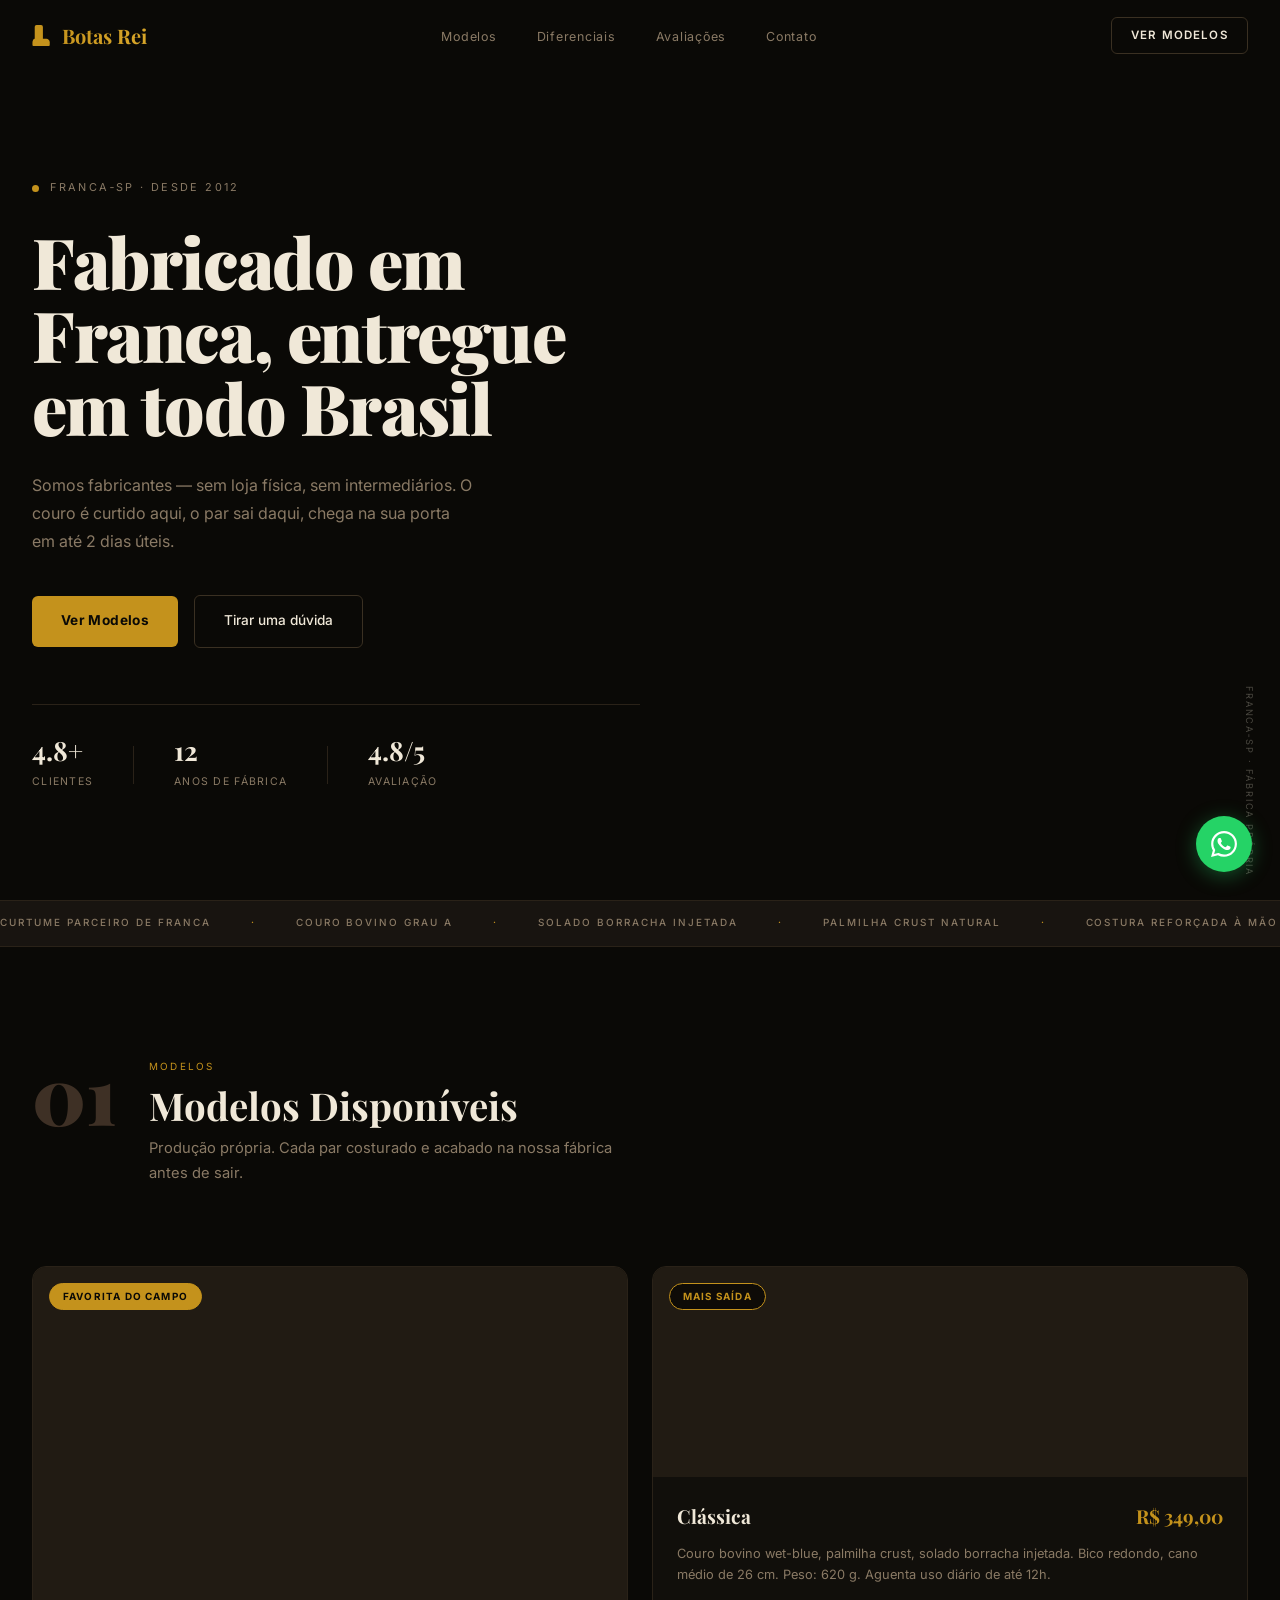
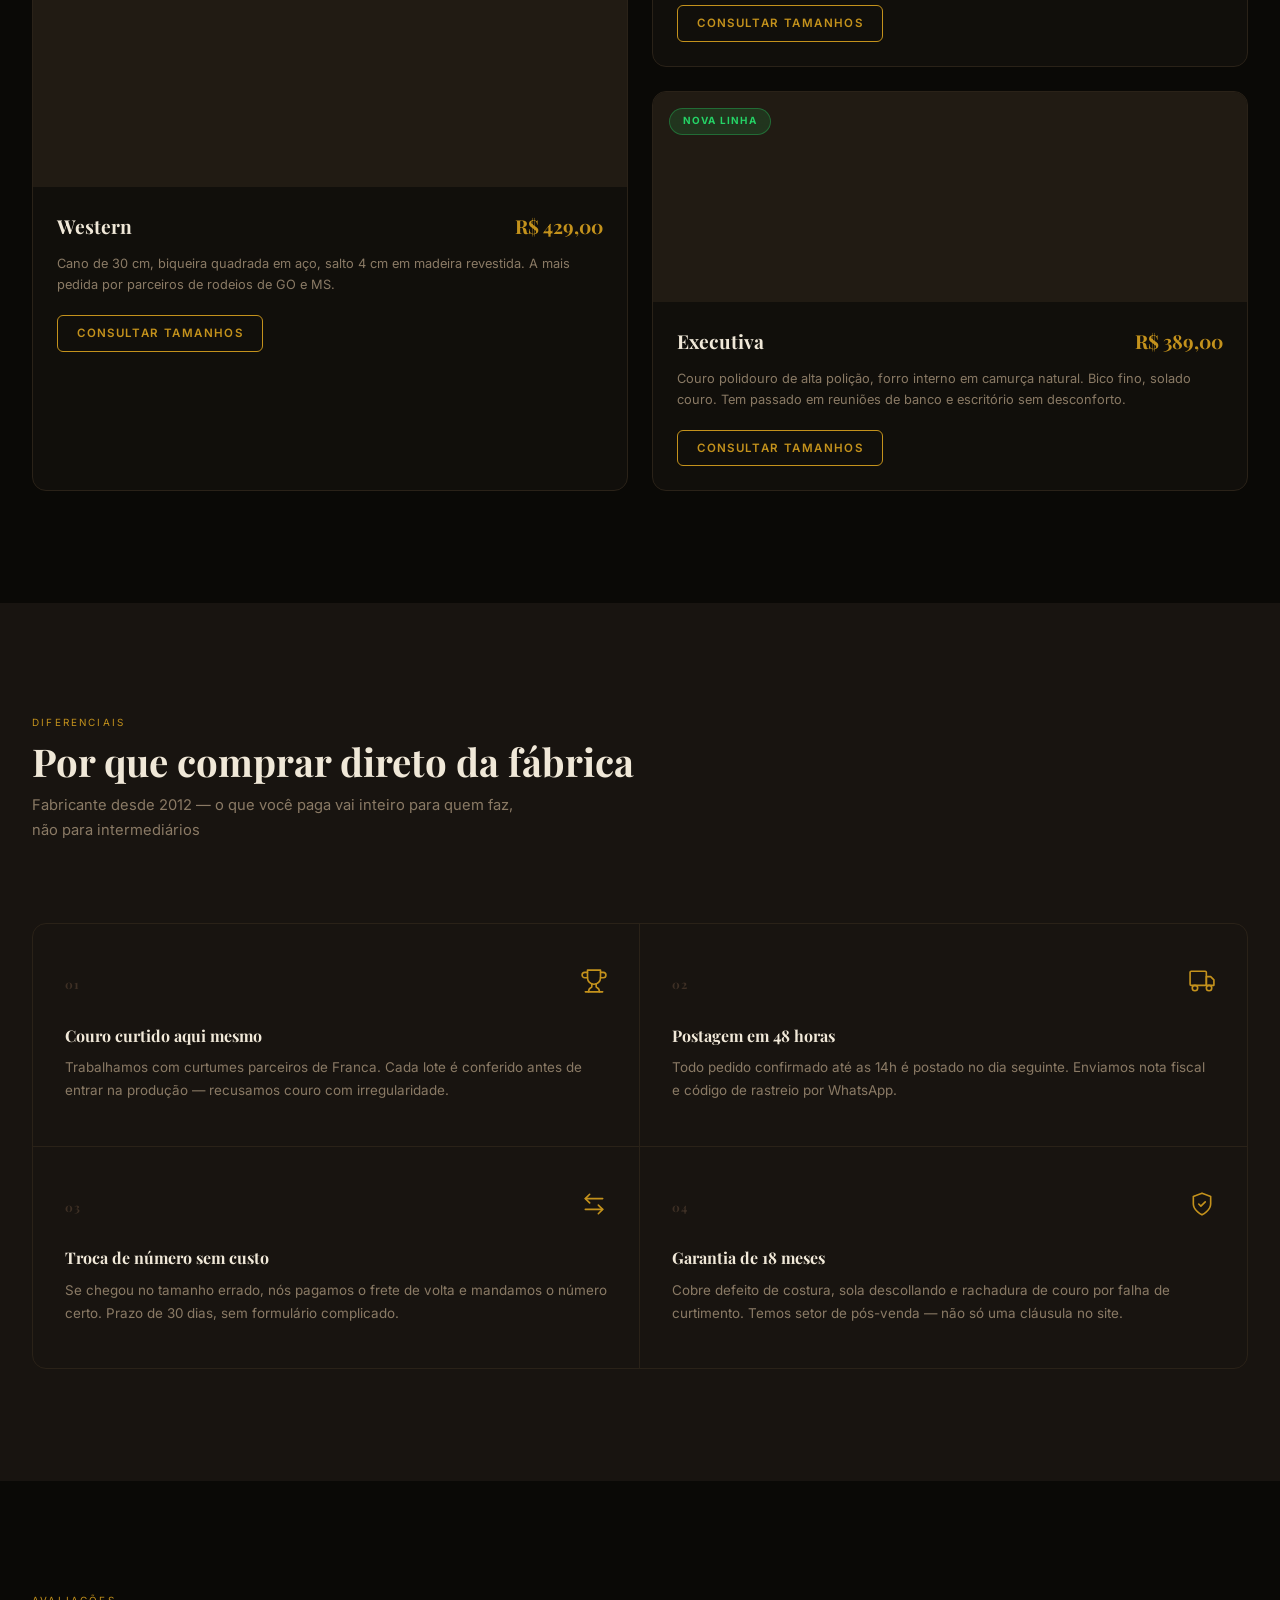
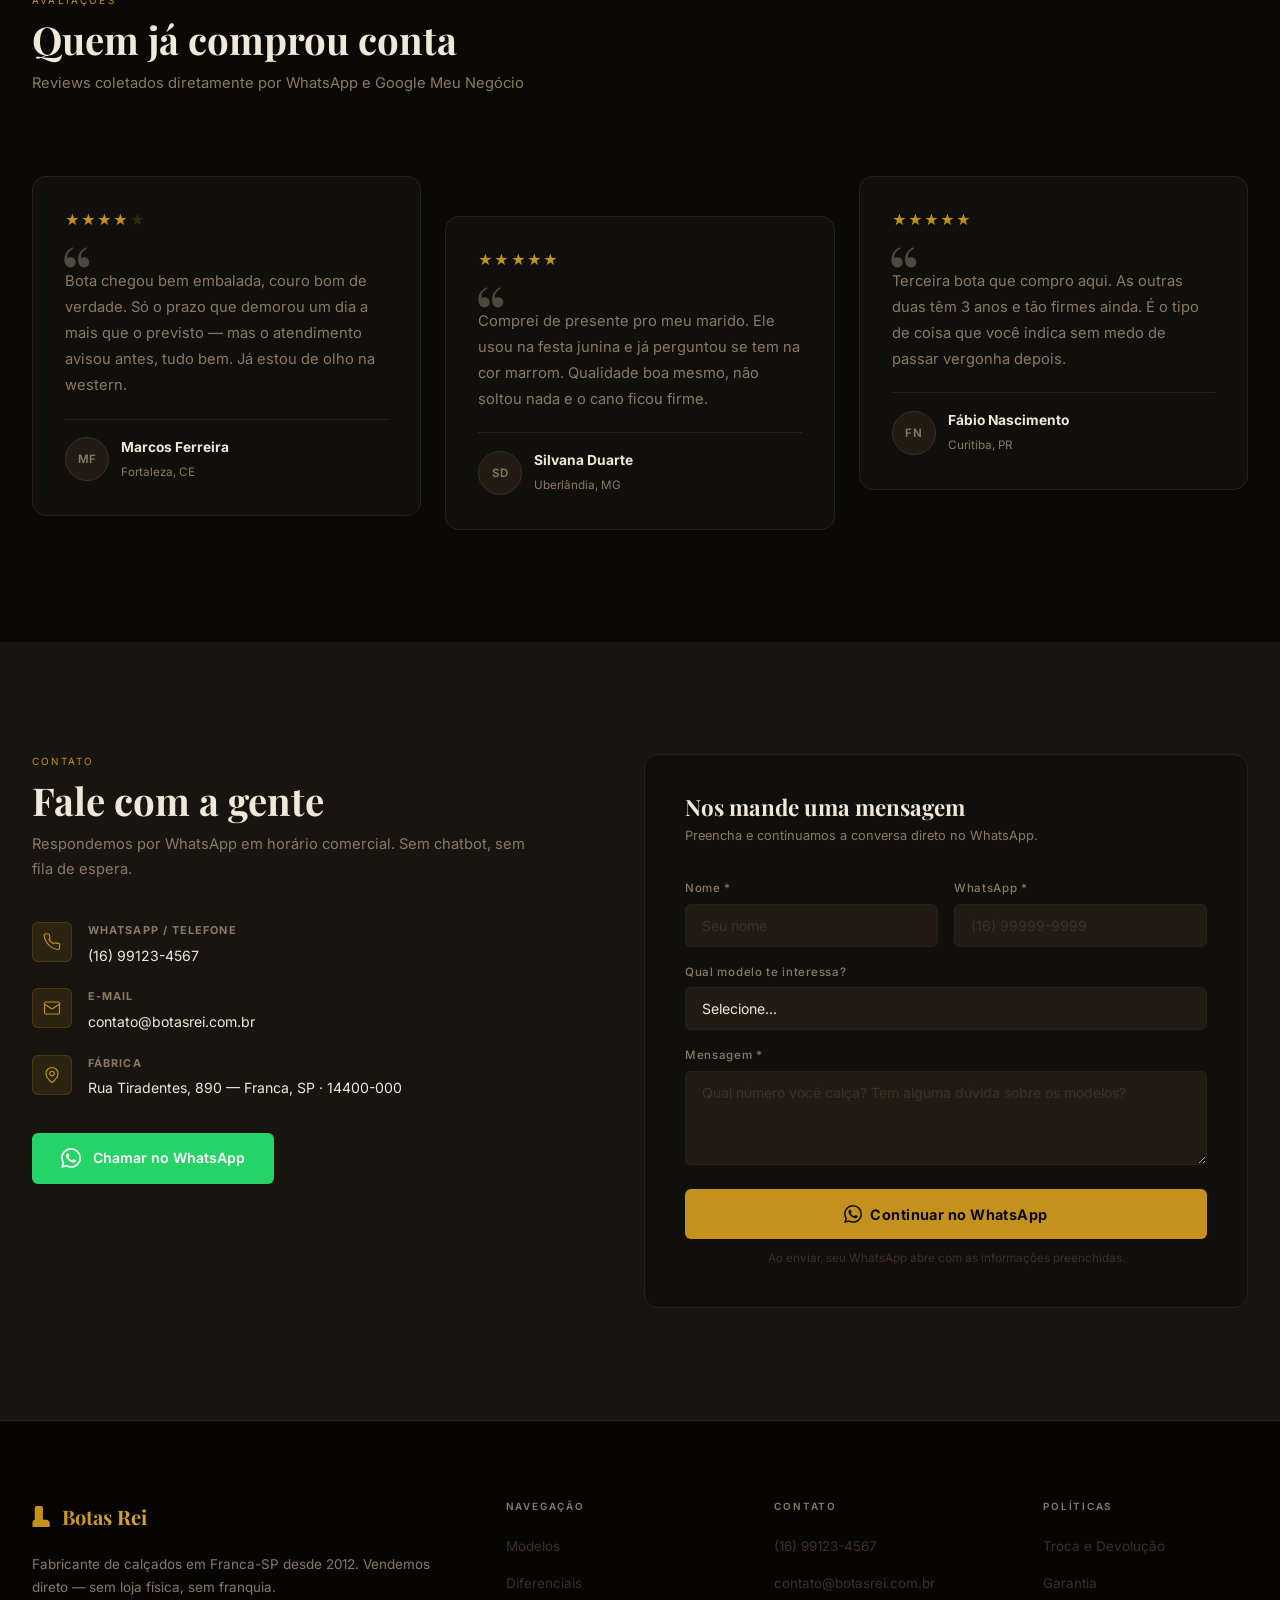
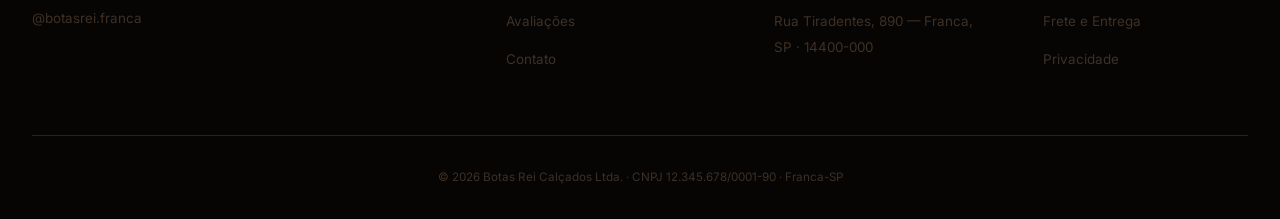
==== index.html @ 860b6b9a "feat: landing page Botas Rei Landing page estática para loja de botas fabricadas em Franca-SP. Stack" ====
<!DOCTYPE html>
<html lang="pt-BR">
<head>
  <meta charset="UTF-8" />
  <meta name="viewport" content="width=device-width, initial-scale=1.0" />
  <meta name="description" content="Botas Rei — Fabricante de botas em Franca-SP desde 2012. Vendemos direto da fábrica. Entrega em 2 dias úteis, troca de numeração grátis." />
  <title data-content="store.name">Botas Rei</title>
  <link rel="preconnect" href="https://fonts.googleapis.com" />
  <link rel="preconnect" href="https://fonts.gstatic.com" crossorigin />
  <link href="https://fonts.googleapis.com/css2?family=Playfair+Display:ital,wght@0,400;0,700;0,900;1,400;1,700&family=Inter:wght@300;400;500;600&display=swap" rel="stylesheet" />
  <link rel="stylesheet" href="css/styles.css" />
</head>
<body>

  <!-- NAVBAR -->
  <nav id="navbar">
    <div class="nav-container">
      <a href="#hero" class="nav-logo">
        <svg class="logo-svg" viewBox="0 0 22 26" fill="var(--accent)" aria-hidden="true">
          <rect x="3" y="1" width="9" height="17" rx="2"/>
          <path d="M3 16h13c1.5 0 3.5 1.5 3.5 3.5V23a1 1 0 0 1-1 1H1.5a1 1 0 0 1-1-1v-2.5C.5 18 1.5 16 3 16z"/>
        </svg>
        <span class="logo-text" data-content="store.name">Botas Rei</span>
      </a>
      <ul class="nav-links">
        <li><a href="#colecoes">Modelos</a></li>
        <li><a href="#servicos">Diferenciais</a></li>
        <li><a href="#depoimentos">Avaliações</a></li>
        <li><a href="#contato">Contato</a></li>
      </ul>
      <div class="nav-actions">
        <a href="#colecoes" class="btn-nav-cta">Ver Modelos</a>
        <button class="nav-hamburger" aria-label="Menu" id="hamburger" aria-expanded="false">
          <span></span><span></span><span></span>
        </button>
      </div>
    </div>
    <div class="nav-mobile" id="mobile-menu">
      <ul>
        <li><a href="#colecoes">Modelos</a></li>
        <li><a href="#servicos">Diferenciais</a></li>
        <li><a href="#depoimentos">Avaliações</a></li>
        <li><a href="#contato">Contato</a></li>
      </ul>
    </div>
  </nav>

  <!-- HERO -->
  <section id="hero">
    <div class="hero-inner">

      <div class="hero-content">
        <p class="hero-eyebrow animate-fade-up">
          <span class="eyebrow-pulse"></span>
          Franca&#8209;SP · Desde 2012
        </p>
        <h1 class="hero-title animate-fade-up delay-1" data-content="hero.title">
          Fabricado em<br /><em>Franca,</em><br />entregue em<br />todo Brasil
        </h1>
        <p class="hero-subtitle animate-fade-up delay-2" data-content="hero.subtitle">
          Somos fabricantes — sem loja física, sem intermediários. O couro é curtido aqui, o par sai daqui, chega na sua porta em até 2 dias úteis.
        </p>
        <div class="hero-ctas animate-fade-up delay-3">
          <a href="#colecoes" class="btn-primary" data-content="hero.cta_primary">Ver Modelos</a>
          <a href="#" class="btn-outline" id="hero-whatsapp" data-content="hero.cta_secondary">
            <svg xmlns="http://www.w3.org/2000/svg" width="18" height="18" viewBox="0 0 24 24" fill="currentColor" aria-hidden="true"><path d="M17.472 14.382c-.297-.149-1.758-.867-2.03-.967-.273-.099-.471-.148-.67.15-.197.297-.767.966-.94 1.164-.173.199-.347.223-.644.075-.297-.15-1.255-.463-2.39-1.475-.883-.788-1.48-1.761-1.653-2.059-.173-.297-.018-.458.13-.606.134-.133.298-.347.446-.52.149-.174.198-.298.298-.497.099-.198.05-.371-.025-.52-.075-.149-.669-1.612-.916-2.207-.242-.579-.487-.5-.669-.51-.173-.008-.371-.01-.57-.01-.198 0-.52.074-.792.372-.272.297-1.04 1.016-1.04 2.479 0 1.462 1.065 2.875 1.213 3.074.149.198 2.096 3.2 5.077 4.487.709.306 1.262.489 1.694.625.712.227 1.36.195 1.871.118.571-.085 1.758-.719 2.006-1.413.248-.694.248-1.289.173-1.413-.074-.124-.272-.198-.57-.347m-5.421 7.403h-.004a9.87 9.87 0 01-5.031-1.378l-.361-.214-3.741.982.998-3.648-.235-.374a9.86 9.86 0 01-1.51-5.26c.001-5.45 4.436-9.884 9.888-9.884 2.64 0 5.122 1.03 6.988 2.898a9.825 9.825 0 012.893 6.994c-.003 5.45-4.437 9.884-9.885 9.884m8.413-18.297A11.815 11.815 0 0012.05 0C5.495 0 .16 5.335.157 11.892c0 2.096.547 4.142 1.588 5.945L.057 24l6.305-1.654a11.882 11.882 0 005.683 1.448h.005c6.554 0 11.89-5.335 11.893-11.893a11.821 11.821 0 00-3.48-8.413z"/></svg>
            Tirar uma dúvida
          </a>
        </div>
        <div class="hero-stats animate-fade-up delay-4">
          <div class="hstat">
            <strong class="stat-counter" data-content="stats.clientes">4.800+</strong>
            <span>clientes</span>
          </div>
          <div class="hstat-sep"></div>
          <div class="hstat">
            <strong class="stat-counter" data-content="stats.anos">12</strong>
            <span>anos de fábrica</span>
          </div>
          <div class="hstat-sep"></div>
          <div class="hstat">
            <strong class="stat-counter" data-content="stats.avaliacao">4.8/5</strong>
            <span>avaliação</span>
          </div>
        </div>
      </div>

      <div class="hero-image animate-fade-left delay-1">
        <div class="hero-img-inner">
          <img src="https://images.unsplash.com/photo-1605812860427-4024433a70fd?w=800&h=1000&fit=crop&q=90"
               alt="Bota de couro — Botas Rei, Franca-SP"
               id="hero-img"
               onerror="this.onerror=null; this.style.display='none';" />
          <div class="hero-img-caption">Franca&#8209;SP · fábrica própria</div>
        </div>
      </div>

    </div>
  </section>

  <!-- MARQUEE -->
  <div class="marquee-strip" aria-hidden="true">
    <div class="marquee-track">
      <span>CURTUME PARCEIRO DE FRANCA</span><span class="m-sep">·</span>
      <span>COURO BOVINO GRAU A</span><span class="m-sep">·</span>
      <span>SOLADO BORRACHA INJETADA</span><span class="m-sep">·</span>
      <span>PALMILHA CRUST NATURAL</span><span class="m-sep">·</span>
      <span>COSTURA REFORÇADA À MÃO</span><span class="m-sep">·</span>
      <span>BIQUEIRA EM AÇO CERTIFICADA</span><span class="m-sep">·</span>
      <span>ENTREGA JADLOG E CORREIOS</span><span class="m-sep">·</span>
      <span>4.800+ PARES ENTREGUES</span><span class="m-sep">·</span>
      <span>CURTUME PARCEIRO DE FRANCA</span><span class="m-sep">·</span>
      <span>COURO BOVINO GRAU A</span><span class="m-sep">·</span>
      <span>SOLADO BORRACHA INJETADA</span><span class="m-sep">·</span>
      <span>PALMILHA CRUST NATURAL</span><span class="m-sep">·</span>
      <span>COSTURA REFORÇADA À MÃO</span><span class="m-sep">·</span>
      <span>BIQUEIRA EM AÇO CERTIFICADA</span><span class="m-sep">·</span>
      <span>ENTREGA JADLOG E CORREIOS</span><span class="m-sep">·</span>
      <span>4.800+ PARES ENTREGUES</span><span class="m-sep">·</span>
    </div>
  </div>

  <!-- PRODUCTS -->
  <section id="colecoes" class="section">
    <div class="section-container">
      <header class="section-head reveal">
        <span class="section-num" aria-hidden="true">01</span>
        <div>
          <span class="section-label">Modelos</span>
          <h2 data-content="collections.title">Modelos Disponíveis</h2>
          <p class="section-sub" data-content="collections.subtitle">Produção própria. Cada par costurado e acabado na nossa fábrica antes de sair.</p>
        </div>
      </header>

      <div class="products-grid">

        <!-- Featured -->
        <div class="product-card product-featured reveal">
          <div class="product-img-wrap">
            <span class="product-badge featured-badge" data-content="collections.items.1.badge">Favorita do campo</span>
            <img src="https://images.unsplash.com/photo-1525814230241-7f78c608c54c?w=700&h=680&fit=crop&q=88"
                 alt="Bota Western — cano 30 cm, biqueira em aço, salto madeira 4 cm"
                 onerror="this.onerror=null; this.style.display='none'; this.parentElement.classList.add('img-fallback')" />
          </div>
          <div class="product-info">
            <div class="product-meta">
              <h3 data-content="collections.items.1.name">Western</h3>
              <strong class="product-price" data-content="collections.items.1.price">R$ 429,00</strong>
            </div>
            <p data-content="collections.items.1.description">Cano de 30 cm, biqueira quadrada em aço, salto 4 cm em madeira revestida. A mais pedida por parceiros de rodeios de GO e MS.</p>
            <a href="#" class="btn-product" data-product="Western" data-content="collections.items.1.cta">Consultar tamanhos</a>
          </div>
        </div>

        <!-- Aside column -->
        <div class="products-col">
          <div class="product-card reveal" data-delay="100">
            <div class="product-img-wrap">
              <span class="product-badge" data-content="collections.items.0.badge">Mais saída</span>
              <img src="https://images.unsplash.com/photo-1608256246200-53e635b5b65f?w=600&h=320&fit=crop&q=85"
                   alt="Bota Clássica — couro bovino wet-blue, cano médio 26 cm"
                   onerror="this.onerror=null; this.style.display='none'; this.parentElement.classList.add('img-fallback')" />
            </div>
            <div class="product-info">
              <div class="product-meta">
                <h3 data-content="collections.items.0.name">Clássica</h3>
                <strong class="product-price" data-content="collections.items.0.price">R$ 349,00</strong>
              </div>
              <p data-content="collections.items.0.description">Couro bovino wet-blue, palmilha crust, solado borracha injetada. Bico redondo, cano médio de 26 cm. Peso: 620 g. Aguenta uso diário de até 12h.</p>
              <a href="#" class="btn-product" data-product="Clássica" data-content="collections.items.0.cta">Consultar tamanhos</a>
            </div>
          </div>

          <div class="product-card reveal" data-delay="200">
            <div class="product-img-wrap">
              <span class="product-badge badge-new" data-content="collections.items.2.badge">Nova linha</span>
              <img src="https://images.unsplash.com/photo-1777987601677-3059be0e1388?w=600&h=320&fit=crop&q=85"
                   alt="Bota Executiva — couro polidouro, forro camurça, bico fino"
                   onerror="this.onerror=null; this.style.display='none'; this.parentElement.classList.add('img-fallback')" />
            </div>
            <div class="product-info">
              <div class="product-meta">
                <h3 data-content="collections.items.2.name">Executiva</h3>
                <strong class="product-price" data-content="collections.items.2.price">R$ 389,00</strong>
              </div>
              <p data-content="collections.items.2.description">Couro polidouro de alta polição, forro interno em camurça natural. Bico fino, solado couro. Tem passado em reuniões de banco e escritório sem desconforto.</p>
              <a href="#" class="btn-product" data-product="Executiva" data-content="collections.items.2.cta">Consultar tamanhos</a>
            </div>
          </div>
        </div>

      </div>
    </div>
  </section>

  <!-- SERVICES -->
  <section id="servicos" class="section section-alt">
    <div class="section-container">
      <header class="section-head reveal">
        <div>
          <span class="section-label">Diferenciais</span>
          <h2 data-content="services.title">Por que comprar direto da fábrica</h2>
          <p class="section-sub" data-content="services.subtitle">Fabricante desde 2012 — o que você paga vai inteiro para quem faz, não para intermediários</p>
        </div>
      </header>
      <div class="services-grid">

        <div class="service-item reveal" data-delay="0">
          <div class="service-item-top">
            <span class="service-item-num">01</span>
            <div class="service-icon">
              <svg viewBox="0 0 24 24" fill="none" stroke="currentColor" stroke-width="1.5" stroke-linecap="round" stroke-linejoin="round" aria-hidden="true"><path d="M6 9H3.5a2.5 2.5 0 0 1 0-5H6"/><path d="M18 9h2.5a2.5 2.5 0 0 0 0-5H18"/><path d="M4 22h16"/><path d="M10 14.66V17c0 .55-.47.98-.97 1.21C7.85 18.75 7 20.24 7 22"/><path d="M14 14.66V17c0 .55.47.98.97 1.21C16.15 18.75 17 20.24 17 22"/><path d="M18 2H6v7a6 6 0 0 0 12 0V2Z"/></svg>
            </div>
          </div>
          <h3 data-content="services.items.0.title">Couro curtido aqui mesmo</h3>
          <p data-content="services.items.0.description">Trabalhamos com curtumes parceiros de Franca. Cada lote é conferido antes de entrar na produção — recusamos couro com irregularidade.</p>
        </div>

        <div class="service-item reveal" data-delay="100">
          <div class="service-item-top">
            <span class="service-item-num">02</span>
            <div class="service-icon">
              <svg viewBox="0 0 24 24" fill="none" stroke="currentColor" stroke-width="1.5" stroke-linecap="round" stroke-linejoin="round" aria-hidden="true"><rect x="1" y="3" width="15" height="13" rx="1"/><path d="M16 8h4l3 3v5h-7V8Z"/><circle cx="5.5" cy="18.5" r="2.5"/><circle cx="18.5" cy="18.5" r="2.5"/></svg>
            </div>
          </div>
          <h3 data-content="services.items.1.title">Postagem em 48 horas</h3>
          <p data-content="services.items.1.description">Todo pedido confirmado até as 14h é postado no dia seguinte. Enviamos nota fiscal e código de rastreio por WhatsApp.</p>
        </div>

        <div class="service-item reveal" data-delay="200">
          <div class="service-item-top">
            <span class="service-item-num">03</span>
            <div class="service-icon">
              <svg viewBox="0 0 24 24" fill="none" stroke="currentColor" stroke-width="1.5" stroke-linecap="round" stroke-linejoin="round" aria-hidden="true"><path d="M8 3 4 7l4 4"/><path d="M4 7h16"/><path d="m16 21 4-4-4-4"/><path d="M20 17H4"/></svg>
            </div>
          </div>
          <h3 data-content="services.items.2.title">Troca de número sem custo</h3>
          <p data-content="services.items.2.description">Se chegou no tamanho errado, nós pagamos o frete de volta e mandamos o número certo. Prazo de 30 dias, sem formulário complicado.</p>
        </div>

        <div class="service-item reveal" data-delay="300">
          <div class="service-item-top">
            <span class="service-item-num">04</span>
            <div class="service-icon">
              <svg viewBox="0 0 24 24" fill="none" stroke="currentColor" stroke-width="1.5" stroke-linecap="round" stroke-linejoin="round" aria-hidden="true"><path d="M12 22s8-4 8-10V5l-8-3-8 3v7c0 6 8 10 8 10z"/><path d="m9 12 2 2 4-4"/></svg>
            </div>
          </div>
          <h3 data-content="services.items.3.title">Garantia de 18 meses</h3>
          <p data-content="services.items.3.description">Cobre defeito de costura, sola descolando e rachadura de couro por falha de curtimento. Temos setor de pós-venda — não só uma cláusula no site.</p>
        </div>

      </div>
    </div>
  </section>

  <!-- TESTIMONIALS -->
  <section id="depoimentos" class="section">
    <div class="section-container">
      <header class="section-head reveal">
        <div>
          <span class="section-label">Avaliações</span>
          <h2 data-content="testimonials.title">Quem já comprou conta</h2>
          <p class="section-sub" data-content="testimonials.subtitle">Reviews coletados diretamente por WhatsApp e Google Meu Negócio</p>
        </div>
      </header>
      <div class="testimonials-grid">

        <div class="testimonial-card reveal" data-delay="0">
          <div class="t-stars" aria-label="4 de 5 estrelas">★★★★<span class="star-empty">★</span></div>
          <blockquote class="t-text" data-content="testimonials.items.0.text">
            "Bota chegou bem embalada, couro bom de verdade. Só o prazo que demorou um dia a mais que o previsto — mas o atendimento avisou antes, tudo bem. Já estou de olho na western."
          </blockquote>
          <div class="t-author">
            <div class="t-avatar-initials" aria-hidden="true">MF</div>
            <div>
              <strong data-content="testimonials.items.0.name">Marcos Ferreira</strong>
              <span data-content="testimonials.items.0.role">Fortaleza, CE</span>
            </div>
          </div>
        </div>

        <div class="testimonial-card t-offset reveal" data-delay="150">
          <div class="t-stars" aria-label="5 de 5 estrelas">★★★★★</div>
          <blockquote class="t-text" data-content="testimonials.items.1.text">
            "Comprei de presente pro meu marido. Ele usou na festa junina e já perguntou se tem na cor marrom. Qualidade boa mesmo, não soltou nada e o cano ficou firme."
          </blockquote>
          <div class="t-author">
            <div class="t-avatar-initials" aria-hidden="true">SD</div>
            <div>
              <strong data-content="testimonials.items.1.name">Silvana Duarte</strong>
              <span data-content="testimonials.items.1.role">Uberlândia, MG</span>
            </div>
          </div>
        </div>

        <div class="testimonial-card reveal" data-delay="300">
          <div class="t-stars" aria-label="5 de 5 estrelas">★★★★★</div>
          <blockquote class="t-text" data-content="testimonials.items.2.text">
            "Terceira bota que compro aqui. As outras duas têm 3 anos e tão firmes ainda. É o tipo de coisa que você indica sem medo de passar vergonha depois."
          </blockquote>
          <div class="t-author">
            <div class="t-avatar-initials" aria-hidden="true">FN</div>
            <div>
              <strong data-content="testimonials.items.2.name">Fábio Nascimento</strong>
              <span data-content="testimonials.items.2.role">Curitiba, PR</span>
            </div>
          </div>
        </div>

      </div>
    </div>
  </section>

  <!-- CONTACT -->
  <section id="contato" class="section section-alt">
    <div class="section-container">
      <div class="contact-grid">

        <div class="contact-info reveal">
          <span class="section-label">Contato</span>
          <h2 data-content="contact.title">Fale com a gente</h2>
          <p class="contact-lead" data-content="contact.subtitle">Respondemos por WhatsApp em horário comercial. Sem chatbot, sem fila de espera.</p>
          <div class="contact-details">
            <div class="contact-item">
              <div class="contact-icon">
                <svg viewBox="0 0 24 24" aria-hidden="true"><path d="M22 16.92v3a2 2 0 0 1-2.18 2 19.79 19.79 0 0 1-8.63-3.07A19.5 19.5 0 0 1 4.69 12 19.79 19.79 0 0 1 1.57 3.47 2 2 0 0 1 3.54 1h3a2 2 0 0 1 2 1.72c.127.96.361 1.903.7 2.81a2 2 0 0 1-.45 2.11L7.91 8.5a16 16 0 0 0 6 6l.91-.91a2 2 0 0 1 2.11-.45c.907.339 1.85.573 2.81.7A2 2 0 0 1 22 16.92z"/></svg>
              </div>
              <div>
                <strong>WhatsApp / Telefone</strong>
                <a href="tel:+5516991234567" data-content="store.phone">(16) 99123-4567</a>
              </div>
            </div>
            <div class="contact-item">
              <div class="contact-icon">
                <svg viewBox="0 0 24 24" aria-hidden="true"><rect width="20" height="16" x="2" y="4" rx="2"/><path d="m22 7-8.97 5.7a1.94 1.94 0 0 1-2.06 0L2 7"/></svg>
              </div>
              <div>
                <strong>E-mail</strong>
                <a href="mailto:contato@botasrei.com.br" data-content="store.email">contato@botasrei.com.br</a>
              </div>
            </div>
            <div class="contact-item">
              <div class="contact-icon">
                <svg viewBox="0 0 24 24" aria-hidden="true"><path d="M20 10c0 6-8 12-8 12s-8-6-8-12a8 8 0 0 1 16 0Z"/><circle cx="12" cy="10" r="3"/></svg>
              </div>
              <div>
                <strong>Fábrica</strong>
                <span data-content="store.address">Rua Tiradentes, 890 — Franca, SP · 14400-000</span>
              </div>
            </div>
          </div>
          <a href="#" id="contact-whatsapp" class="btn-whatsapp-cta">
            <svg xmlns="http://www.w3.org/2000/svg" width="20" height="20" viewBox="0 0 24 24" fill="currentColor" aria-hidden="true"><path d="M17.472 14.382c-.297-.149-1.758-.867-2.03-.967-.273-.099-.471-.148-.67.15-.197.297-.767.966-.94 1.164-.173.199-.347.223-.644.075-.297-.15-1.255-.463-2.39-1.475-.883-.788-1.48-1.761-1.653-2.059-.173-.297-.018-.458.13-.606.134-.133.298-.347.446-.52.149-.174.198-.298.298-.497.099-.198.05-.371-.025-.52-.075-.149-.669-1.612-.916-2.207-.242-.579-.487-.5-.669-.51-.173-.008-.371-.01-.57-.01-.198 0-.52.074-.792.372-.272.297-1.04 1.016-1.04 2.479 0 1.462 1.065 2.875 1.213 3.074.149.198 2.096 3.2 5.077 4.487.709.306 1.262.489 1.694.625.712.227 1.36.195 1.871.118.571-.085 1.758-.719 2.006-1.413.248-.694.248-1.289.173-1.413-.074-.124-.272-.198-.57-.347m-5.421 7.403h-.004a9.87 9.87 0 01-5.031-1.378l-.361-.214-3.741.982.998-3.648-.235-.374a9.86 9.86 0 01-1.51-5.26c.001-5.45 4.436-9.884 9.888-9.884 2.64 0 5.122 1.03 6.988 2.898a9.825 9.825 0 012.893 6.994c-.003 5.45-4.437 9.884-9.885 9.884m8.413-18.297A11.815 11.815 0 0012.05 0C5.495 0 .16 5.335.157 11.892c0 2.096.547 4.142 1.588 5.945L.057 24l6.305-1.654a11.882 11.882 0 005.683 1.448h.005c6.554 0 11.89-5.335 11.893-11.893a11.821 11.821 0 00-3.48-8.413z"/></svg>
            Chamar no WhatsApp
          </a>
        </div>

        <div class="contact-form-wrap reveal" data-delay="150">
          <form id="contact-form" novalidate>
            <h3>Nos mande uma mensagem</h3>
            <p class="form-lead">Preencha e continuamos a conversa direto no WhatsApp.</p>
            <div class="form-row">
              <div class="form-group">
                <label for="nome">Nome *</label>
                <input type="text" id="nome" name="nome" placeholder="Seu nome" required autocomplete="given-name" />
              </div>
              <div class="form-group">
                <label for="telefone">WhatsApp *</label>
                <input type="tel" id="telefone" name="telefone" placeholder="(16) 99999-9999" required autocomplete="tel" />
              </div>
            </div>
            <div class="form-group">
              <label for="interesse">Qual modelo te interessa?</label>
              <select id="interesse" name="interesse">
                <option value="">Selecione...</option>
                <option value="Clássica">Bota Clássica — R$ 349</option>
                <option value="Western">Bota Western — R$ 429</option>
                <option value="Executiva">Bota Executiva — R$ 389</option>
                <option value="outro">Outro / Não sei ainda</option>
              </select>
            </div>
            <div class="form-group">
              <label for="mensagem">Mensagem *</label>
              <textarea id="mensagem" name="mensagem" rows="4" placeholder="Qual número você calça? Tem alguma dúvida sobre os modelos?" required></textarea>
            </div>
            <button type="submit" class="btn-primary btn-form-submit" id="form-submit">
              <svg xmlns="http://www.w3.org/2000/svg" width="18" height="18" viewBox="0 0 24 24" fill="currentColor" aria-hidden="true"><path d="M17.472 14.382c-.297-.149-1.758-.867-2.03-.967-.273-.099-.471-.148-.67.15-.197.297-.767.966-.94 1.164-.173.199-.347.223-.644.075-.297-.15-1.255-.463-2.39-1.475-.883-.788-1.48-1.761-1.653-2.059-.173-.297-.018-.458.13-.606.134-.133.298-.347.446-.52.149-.174.198-.298.298-.497.099-.198.05-.371-.025-.52-.075-.149-.669-1.612-.916-2.207-.242-.579-.487-.5-.669-.51-.173-.008-.371-.01-.57-.01-.198 0-.52.074-.792.372-.272.297-1.04 1.016-1.04 2.479 0 1.462 1.065 2.875 1.213 3.074.149.198 2.096 3.2 5.077 4.487.709.306 1.262.489 1.694.625.712.227 1.36.195 1.871.118.571-.085 1.758-.719 2.006-1.413.248-.694.248-1.289.173-1.413-.074-.124-.272-.198-.57-.347m-5.421 7.403h-.004a9.87 9.87 0 01-5.031-1.378l-.361-.214-3.741.982.998-3.648-.235-.374a9.86 9.86 0 01-1.51-5.26c.001-5.45 4.436-9.884 9.888-9.884 2.64 0 5.122 1.03 6.988 2.898a9.825 9.825 0 012.893 6.994c-.003 5.45-4.437 9.884-9.885 9.884m8.413-18.297A11.815 11.815 0 0012.05 0C5.495 0 .16 5.335.157 11.892c0 2.096.547 4.142 1.588 5.945L.057 24l6.305-1.654a11.882 11.882 0 005.683 1.448h.005c6.554 0 11.89-5.335 11.893-11.893a11.821 11.821 0 00-3.48-8.413z"/></svg>
              <span class="btn-text">Continuar no WhatsApp</span>
              <span class="btn-loading" style="display:none">Abrindo WhatsApp…</span>
            </button>
            <p class="form-hint">Ao enviar, seu WhatsApp abre com as informações preenchidas.</p>
            <div class="form-success" id="form-success" style="display:none" data-content="contact.success_message">
              ✅ Abrindo WhatsApp — continue o atendimento por lá.
            </div>
          </form>
        </div>

      </div>
    </div>
  </section>

  <!-- FOOTER -->
  <footer id="footer">
    <div class="footer-container">
      <div class="footer-top">
        <div class="footer-brand">
          <a href="#hero" class="nav-logo">
            <svg class="logo-svg" viewBox="0 0 22 26" fill="var(--accent)" aria-hidden="true">
              <rect x="3" y="1" width="9" height="17" rx="2"/>
              <path d="M3 16h13c1.5 0 3.5 1.5 3.5 3.5V23a1 1 0 0 1-1 1H1.5a1 1 0 0 1-1-1v-2.5C.5 18 1.5 16 3 16z"/>
            </svg>
            <span class="logo-text" data-content="store.name">Botas Rei</span>
          </a>
          <p data-content="footer.description">Fabricante de calçados em Franca-SP desde 2012. Vendemos direto — sem loja física, sem franquia.</p>
          <p class="footer-instagram"><span data-content="store.instagram">@botasrei.franca</span></p>
        </div>
        <div class="footer-nav-group">
          <h5>Navegação</h5>
          <ul>
            <li><a href="#colecoes">Modelos</a></li>
            <li><a href="#servicos">Diferenciais</a></li>
            <li><a href="#depoimentos">Avaliações</a></li>
            <li><a href="#contato">Contato</a></li>
          </ul>
        </div>
        <div class="footer-nav-group">
          <h5>Contato</h5>
          <ul>
            <li><a href="tel:+5516991234567" data-content="store.phone">(16) 99123-4567</a></li>
            <li><a href="mailto:contato@botasrei.com.br" data-content="store.email">contato@botasrei.com.br</a></li>
            <li><span data-content="store.address">Franca-SP · 14400-000</span></li>
          </ul>
        </div>
        <div class="footer-nav-group">
          <h5>Políticas</h5>
          <ul>
            <li><a href="#">Troca e Devolução</a></li>
            <li><a href="#">Garantia</a></li>
            <li><a href="#">Frete e Entrega</a></li>
            <li><a href="#">Privacidade</a></li>
          </ul>
        </div>
      </div>
      <div class="footer-bottom">
        <p data-content="footer.copyright">© 2026 Botas Rei Calçados Ltda. · CNPJ 12.345.678/0001-90 · Franca-SP</p>
      </div>
    </div>
  </footer>

  <!-- WHATSAPP FLOAT -->
  <a id="whatsapp-float" href="#" title="Falar no WhatsApp" aria-label="WhatsApp">
    <svg xmlns="http://www.w3.org/2000/svg" width="26" height="26" viewBox="0 0 24 24" fill="white"><path d="M17.472 14.382c-.297-.149-1.758-.867-2.03-.967-.273-.099-.471-.148-.67.15-.197.297-.767.966-.94 1.164-.173.199-.347.223-.644.075-.297-.15-1.255-.463-2.39-1.475-.883-.788-1.48-1.761-1.653-2.059-.173-.297-.018-.458.13-.606.134-.133.298-.347.446-.52.149-.174.198-.298.298-.497.099-.198.05-.371-.025-.52-.075-.149-.669-1.612-.916-2.207-.242-.579-.487-.5-.669-.51-.173-.008-.371-.01-.57-.01-.198 0-.52.074-.792.372-.272.297-1.04 1.016-1.04 2.479 0 1.462 1.065 2.875 1.213 3.074.149.198 2.096 3.2 5.077 4.487.709.306 1.262.489 1.694.625.712.227 1.36.195 1.871.118.571-.085 1.758-.719 2.006-1.413.248-.694.248-1.289.173-1.413-.074-.124-.272-.198-.57-.347m-5.421 7.403h-.004a9.87 9.87 0 01-5.031-1.378l-.361-.214-3.741.982.998-3.648-.235-.374a9.86 9.86 0 01-1.51-5.26c.001-5.45 4.436-9.884 9.888-9.884 2.64 0 5.122 1.03 6.988 2.898a9.825 9.825 0 012.893 6.994c-.003 5.45-4.437 9.884-9.885 9.884m8.413-18.297A11.815 11.815 0 0012.05 0C5.495 0 .16 5.335.157 11.892c0 2.096.547 4.142 1.588 5.945L.057 24l6.305-1.654a11.882 11.882 0 005.683 1.448h.005c6.554 0 11.89-5.335 11.893-11.893a11.821 11.821 0 00-3.48-8.413z"/></svg>
  </a>

  <script src="js/content.js"></script>
  <script src="js/main.js"></script>
</body>
</html>
---- css/styles.css ----
/* ============================================
   BOTAS REI — Design System v3
   ============================================ */

/* ── RESET & BASE ─────────────────────────── */
*, *::before, *::after { box-sizing: border-box; margin: 0; padding: 0; }

:root {
  --bg:           #0a0906;
  --bg-card:      #110f0b;
  --surface:      #181410;
  --surface-2:    #211b13;
  --border:       #2a2218;
  --border-light: #3a3022;
  --text:         #f0e8d8;
  --text-muted:   #8a7a65;
  --text-faint:   #3e3025;
  --accent:       #c4921c;
  --accent-light: #daa82a;
  --accent-dim:   rgba(196,146,28,0.12);
  --cream:        #c4b49a;
  --green:        #25d366;
  --green-dark:   #1aad52;
  --red:          #c0392b;
  --radius:       6px;
  --radius-lg:    14px;
  --shadow:       0 4px 24px rgba(0,0,0,0.45);
  --shadow-lg:    0 20px 80px rgba(0,0,0,0.7);
  --transition:   0.3s cubic-bezier(0.4,0,0.2,1);
  --max-w:        1280px;
  --nav-h:        72px;
}

html { scroll-behavior: smooth; }

body {
  font-family: 'Inter', system-ui, sans-serif;
  background: var(--bg);
  color: var(--text);
  line-height: 1.6;
  overflow-x: hidden;
}

h1,h2,h3,h4,h5 { font-family: 'Playfair Display', Georgia, serif; line-height: 1.15; }
a { color: inherit; text-decoration: none; }
img { max-width: 100%; height: auto; display: block; }
button, input, select, textarea { font-family: inherit; }
blockquote { quotes: none; }

/* ── ANIMATIONS ───────────────────────────── */
@keyframes fadeUp   { from { opacity:0; transform:translateY(40px); } to { opacity:1; transform:translateY(0); } }
@keyframes fadeLeft { from { opacity:0; transform:translateX(60px); } to { opacity:1; transform:translateX(0); } }
@keyframes marquee  { from { transform:translateX(0); } to { transform:translateX(-50%); } }
@keyframes pulse-dot { 0%,100% { opacity:1; } 50% { opacity:0.25; } }

.animate-fade-up   { animation: fadeUp  0.9s cubic-bezier(0.16,1,0.3,1) both; }
.animate-fade-left { animation: fadeLeft 0.9s cubic-bezier(0.16,1,0.3,1) both; }
.delay-1 { animation-delay: 0.1s;  }
.delay-2 { animation-delay: 0.22s; }
.delay-3 { animation-delay: 0.34s; }
.delay-4 { animation-delay: 0.5s;  }

.reveal { opacity:0; transform:translateY(28px); transition: opacity 0.7s ease, transform 0.7s ease; }
.reveal.visible { opacity:1; transform:none; }

/* ── NAVBAR ───────────────────────────────── */
#navbar {
  position: fixed; top:0; left:0; right:0; z-index:1000;
  height: var(--nav-h);
  transition: background var(--transition), backdrop-filter var(--transition), border-color var(--transition);
  border-bottom: 1px solid transparent;
}
#navbar.scrolled {
  background: rgba(10,9,6,0.9);
  backdrop-filter: blur(20px);
  -webkit-backdrop-filter: blur(20px);
  border-color: var(--border);
}
.nav-container {
  max-width: var(--max-w); margin:0 auto; padding:0 2rem;
  height:100%; display:flex; align-items:center; justify-content:space-between; gap:2rem;
}
.nav-logo { display:flex; align-items:center; gap:0.6rem; font-family:'Playfair Display',serif; font-size:1.25rem; font-weight:700; }
.logo-svg  { width:20px; height:24px; flex-shrink:0; }
.logo-text { background:linear-gradient(135deg, var(--accent), var(--accent-light)); -webkit-background-clip:text; -webkit-text-fill-color:transparent; background-clip:text; }

.nav-links { display:flex; align-items:center; gap:2.5rem; list-style:none; }
.nav-links a { font-size:0.78rem; letter-spacing:0.06em; color:var(--text-muted); transition:color var(--transition); }
.nav-links a:hover { color:var(--text); }

.nav-actions { display:flex; align-items:center; gap:1rem; }
.btn-nav-cta {
  font-size:0.72rem; letter-spacing:0.1em; text-transform:uppercase; font-weight:600;
  color:var(--text); border:1px solid var(--border-light); padding:0.5rem 1.2rem;
  border-radius:var(--radius); transition:var(--transition);
}
.btn-nav-cta:hover { border-color:var(--accent); color:var(--accent); }

.nav-hamburger {
  display:none; flex-direction:column; justify-content:center; align-items:center;
  gap:5px; background:none; border:none; cursor:pointer; width:34px; height:34px; padding:4px;
}
.nav-hamburger span { display:block; width:22px; height:1.5px; background:var(--text); transition:var(--transition); }
.nav-hamburger.active span:nth-child(1) { transform:translateY(6.5px) rotate(45deg); }
.nav-hamburger.active span:nth-child(2) { opacity:0; }
.nav-hamburger.active span:nth-child(3) { transform:translateY(-6.5px) rotate(-45deg); }

.nav-mobile { display:none; background:var(--bg-card); border-bottom:1px solid var(--border); padding:1.5rem 2rem; }
.nav-mobile.open { display:block; }
.nav-mobile ul { list-style:none; display:flex; flex-direction:column; gap:1rem; }
.nav-mobile a { font-size:1rem; color:var(--text-muted); display:block; padding:0.25rem 0; transition:color var(--transition); }
.nav-mobile a:hover { color:var(--accent); }

/* ── BUTTONS ──────────────────────────────── */
.btn-primary {
  display:inline-flex; align-items:center; gap:0.5rem;
  background:var(--accent); color:#0a0906;
  font-size:0.85rem; font-weight:700; letter-spacing:0.03em;
  padding:0.9rem 1.8rem; border-radius:var(--radius); border:none; cursor:pointer;
  transition:background var(--transition), transform var(--transition), box-shadow var(--transition);
}
.btn-primary:hover { background:var(--accent-light); transform:translateY(-1px); box-shadow:0 8px 32px rgba(196,146,28,0.3); }

.btn-outline {
  display:inline-flex; align-items:center; gap:0.5rem;
  background:transparent; color:var(--text);
  font-size:0.85rem; font-weight:500;
  padding:0.9rem 1.8rem; border-radius:var(--radius); border:1px solid var(--border-light);
  cursor:pointer; transition:var(--transition);
}
.btn-outline:hover { border-color:var(--text-muted); }

.btn-product {
  display:inline-block; font-size:0.72rem; letter-spacing:0.12em; text-transform:uppercase; font-weight:600;
  color:var(--accent); border:1px solid var(--accent); padding:0.5rem 1.2rem; border-radius:var(--radius);
  transition:var(--transition);
}
.btn-product:hover { background:var(--accent); color:#0a0906; }

.btn-whatsapp-cta {
  display:inline-flex; align-items:center; gap:0.75rem;
  background:var(--green); color:#fff; font-weight:600; font-size:0.88rem;
  padding:0.9rem 1.8rem; border-radius:var(--radius); margin-top:2rem;
  transition:background var(--transition), transform var(--transition);
}
.btn-whatsapp-cta:hover { background:var(--green-dark); transform:translateY(-1px); }

/* ── HERO ─────────────────────────────────── */
#hero { min-height:100vh; display:flex; flex-direction:column; padding-top:var(--nav-h); }

.hero-inner { flex:1; display:grid; grid-template-columns:55% 45%; }

.hero-content {
  display:flex; flex-direction:column; justify-content:center;
  padding:5rem 4rem 5rem clamp(2rem, calc((100vw - var(--max-w)) / 2 + 2rem), 6rem);
}

.hero-eyebrow {
  display:flex; align-items:center; gap:0.7rem;
  font-size:0.68rem; letter-spacing:0.22em; text-transform:uppercase; color:var(--text-muted);
  margin-bottom:1.75rem;
}
.eyebrow-pulse {
  width:7px; height:7px; border-radius:50%; background:var(--accent); flex-shrink:0;
  animation:pulse-dot 2s ease-in-out infinite;
}

.hero-title {
  font-size: clamp(3rem, 5.5vw, 6.2rem);
  font-weight:900; line-height:1.04; letter-spacing:-0.02em;
  color:var(--text); margin-bottom:1.75rem;
}
.hero-title em { font-style:italic; color:var(--accent); }

.hero-subtitle {
  font-size:1rem; color:var(--text-muted); line-height:1.72;
  max-width:440px; margin-bottom:2.5rem;
}

.hero-ctas { display:flex; align-items:center; gap:1rem; flex-wrap:wrap; margin-bottom:3.5rem; }

.hero-stats {
  display:flex; align-items:center; gap:2.5rem;
  padding-top:2rem; border-top:1px solid var(--border);
}
.hstat strong {
  display:block; font-family:'Playfair Display',serif; font-size:1.65rem; font-weight:700;
  color:var(--text); line-height:1; margin-bottom:0.25rem;
}
.hstat span { font-size:0.66rem; letter-spacing:0.12em; text-transform:uppercase; color:var(--text-muted); }
.hstat-sep { width:1px; height:38px; background:var(--border); }

.hero-image { position:relative; overflow:hidden; }
.hero-img-inner { position:absolute; inset:0; }
.hero-img-inner img { width:100%; height:100%; object-fit:cover; object-position:center 15%; }

.hero-img-caption {
  position:absolute; bottom:1.5rem; right:1.5rem;
  font-size:0.58rem; letter-spacing:0.2em; text-transform:uppercase;
  color:rgba(240,232,216,0.28);
  writing-mode:vertical-rl; text-orientation:mixed;
  user-select:none;
}

/* ── MARQUEE ──────────────────────────────── */
.marquee-strip {
  overflow:hidden; background:var(--surface);
  border-top:1px solid var(--border); border-bottom:1px solid var(--border);
  padding:0.9rem 0;
}
.marquee-track {
  display:flex; align-items:center; gap:2.5rem; width:max-content;
  animation:marquee 38s linear infinite;
}
.marquee-track span { font-size:0.62rem; letter-spacing:0.2em; color:var(--text-muted); font-weight:500; white-space:nowrap; }
.m-sep { color:var(--accent) !important; }

/* ── SECTION SHARED ───────────────────────── */
.section { padding:7rem 0; }
.section-alt { background:var(--surface); }

.section-container { max-width:var(--max-w); margin:0 auto; padding:0 2rem; }

.section-head { display:flex; align-items:flex-start; gap:2rem; margin-bottom:5rem; }
.section-num {
  font-family:'Playfair Display',serif; font-size:5rem; font-weight:900;
  color:var(--text-faint); line-height:0.85; flex-shrink:0; user-select:none;
}
.section-label {
  display:block; font-size:0.62rem; letter-spacing:0.22em; text-transform:uppercase;
  color:var(--accent); margin-bottom:0.5rem;
}
.section-head h2 { font-size:clamp(1.8rem, 3vw, 3rem); font-weight:700; color:var(--text); margin-bottom:0.6rem; }
.section-sub { font-size:0.92rem; color:var(--text-muted); line-height:1.7; max-width:500px; }

/* ── PRODUCTS ─────────────────────────────── */
.products-grid { display:grid; grid-template-columns:1fr 1fr; gap:1.5rem; }
.products-col  { display:flex; flex-direction:column; gap:1.5rem; }

.product-card {
  background:var(--bg-card); border:1px solid var(--border);
  border-radius:var(--radius-lg); overflow:hidden;
  transition:border-color var(--transition), transform var(--transition), box-shadow var(--transition);
}
.product-card:hover { border-color:var(--border-light); transform:translateY(-3px); box-shadow:var(--shadow); }

.product-img-wrap { position:relative; overflow:hidden; background:var(--surface-2); }
.product-featured .product-img-wrap { height:520px; }
.products-col .product-img-wrap     { height:210px; }

.product-img-wrap img {
  width:100%; height:100%; object-fit:cover;
  transition:transform 0.75s cubic-bezier(0.16,1,0.3,1);
}
.product-card:hover .product-img-wrap img { transform:scale(1.07); }
.product-img-wrap.img-fallback { display:flex; align-items:center; justify-content:center; }

.product-badge {
  position:absolute; top:1rem; left:1rem; z-index:2;
  font-size:0.62rem; font-weight:700; letter-spacing:0.12em; text-transform:uppercase;
  padding:0.28rem 0.8rem; border-radius:50px;
  background:rgba(10,9,6,0.82); color:var(--accent); border:1px solid var(--accent);
  backdrop-filter:blur(6px);
}
.featured-badge { background:var(--accent); color:#0a0906; border-color:var(--accent); }
.badge-new      { background:rgba(37,211,102,0.14); color:var(--green); border-color:rgba(37,211,102,0.35); }

.product-info { padding:1.5rem; }
.product-meta { display:flex; align-items:baseline; justify-content:space-between; gap:1rem; margin-bottom:0.7rem; }
.product-info h3 { font-size:1.2rem; color:var(--text); }
.product-price { font-family:'Playfair Display',serif; font-size:1.2rem; color:var(--accent); font-weight:700; white-space:nowrap; }
.product-info p { font-size:0.8rem; color:var(--text-muted); line-height:1.65; margin-bottom:1.25rem; }

/* ── SERVICES ─────────────────────────────── */
.services-grid {
  display:grid; grid-template-columns:1fr 1fr;
  gap:0;
  border:1px solid var(--border); border-radius:var(--radius-lg); overflow:hidden;
}
.service-item {
  padding:2.75rem 2rem; border-right:1px solid var(--border); border-bottom:1px solid var(--border);
  transition:background var(--transition);
}
.service-item:nth-child(2n)                        { border-right:none; }
.service-item:nth-child(3), .service-item:nth-child(4) { border-bottom:none; }
.service-item:hover { background:var(--surface-2); }
.service-item-top { display:flex; align-items:center; justify-content:space-between; margin-bottom:1.5rem; }
.service-item-num { font-family:'Playfair Display',serif; font-size:0.75rem; font-weight:700; color:var(--text-faint); letter-spacing:0.05em; }
.service-icon svg { width:26px; height:26px; stroke:var(--accent); fill:none; stroke-width:1.5; stroke-linecap:round; stroke-linejoin:round; }
.service-item h3 { font-size:1rem; color:var(--text); margin-bottom:0.6rem; line-height:1.3; }
.service-item p  { font-size:0.84rem; color:var(--text-muted); line-height:1.7; }

/* ── TESTIMONIALS ─────────────────────────── */
.testimonials-grid { display:grid; grid-template-columns:repeat(3,1fr); gap:1.5rem; align-items:start; }

.testimonial-card {
  background:var(--bg-card); border:1px solid var(--border); border-radius:var(--radius-lg);
  padding:2rem; display:flex; flex-direction:column; gap:1.25rem;
  transition:border-color var(--transition), transform var(--transition);
}
.testimonial-card:hover { border-color:var(--border-light); transform:translateY(-3px); }
.t-offset { margin-top:2.5rem; }

.t-stars { color:var(--accent); font-size:0.88rem; letter-spacing:0.08em; }
.star-empty { opacity:0.2; }

.t-text {
  font-size:0.92rem; color:var(--text-muted); line-height:1.78;
  position:relative; padding-top:1rem;
}
.t-text::before {
  content:'\201C';
  font-family:'Playfair Display',serif; font-size:5rem; line-height:0;
  color:var(--cream); opacity:0.35;
  position:absolute; top:1.25rem; left:-0.3rem;
  pointer-events:none;
}

.t-author { display:flex; align-items:center; gap:0.75rem; padding-top:1rem; border-top:1px solid var(--border); }
.t-avatar { width:44px; height:44px; border-radius:50%; object-fit:cover; flex-shrink:0; border:1.5px solid var(--border-light); }
.t-avatar-initials {
  width:44px; height:44px; border-radius:50%; flex-shrink:0;
  background:var(--surface-2); border:1.5px solid var(--border-light);
  display:flex; align-items:center; justify-content:center;
  font-size:0.72rem; font-weight:600; letter-spacing:0.04em; color:var(--text-muted);
}
.t-author strong { display:block; font-size:0.86rem; color:var(--text); }
.t-author span   { font-size:0.73rem; color:var(--text-muted); }

/* ── CONTACT ──────────────────────────────── */
.contact-grid { display:grid; grid-template-columns:1fr 1fr; gap:6rem; align-items:start; }

.contact-num { margin-bottom:0.5rem; }
.contact-info h2  { font-size:clamp(1.8rem,3vw,2.8rem); font-weight:700; margin-bottom:0.6rem; }
.contact-lead { font-size:0.92rem; color:var(--text-muted); line-height:1.72; margin-bottom:2.5rem; }

.contact-details { display:flex; flex-direction:column; gap:1.25rem; }
.contact-item { display:flex; align-items:flex-start; gap:1rem; }
.contact-icon {
  width:40px; height:40px; background:var(--accent-dim); border:1px solid rgba(196,146,28,0.2);
  border-radius:var(--radius); display:flex; align-items:center; justify-content:center; flex-shrink:0;
}
.contact-icon svg { width:18px; height:18px; stroke:var(--accent); fill:none; stroke-width:1.5; stroke-linecap:round; stroke-linejoin:round; }
.contact-item strong { display:block; font-size:0.68rem; color:var(--text-muted); text-transform:uppercase; letter-spacing:0.1em; margin-bottom:0.2rem; }
.contact-item a, .contact-item span { color:var(--text); font-size:0.88rem; transition:color var(--transition); }
.contact-item a:hover { color:var(--accent); }

.contact-form-wrap {
  background:var(--bg-card); border:1px solid var(--border);
  border-radius:var(--radius-lg); padding:2.5rem;
}
.contact-form-wrap h3 { font-size:1.4rem; color:var(--text); margin-bottom:0.35rem; }
.form-lead { font-size:0.8rem; color:var(--text-muted); margin-bottom:2rem; }

.form-row   { display:grid; grid-template-columns:1fr 1fr; gap:1rem; }
.form-group { display:flex; flex-direction:column; gap:0.4rem; margin-bottom:1rem; }
.form-group label { font-size:0.72rem; letter-spacing:0.06em; color:var(--text-muted); font-weight:500; }
.form-group input,
.form-group select,
.form-group textarea {
  background:var(--surface-2); border:1px solid var(--border); border-radius:var(--radius);
  padding:0.75rem 1rem; color:var(--text); font-size:0.88rem; outline:none;
  transition:border-color var(--transition); -webkit-appearance:none;
}
.form-group select { cursor:pointer; }
.form-group input:focus, .form-group select:focus, .form-group textarea:focus { border-color:var(--accent); }
.form-group input.error, .form-group textarea.error { border-color:var(--red); }
.form-group input::placeholder, .form-group textarea::placeholder { color:var(--text-faint); }

.btn-form-submit { width:100%; justify-content:center; font-size:0.9rem; padding:1rem; margin-top:0.5rem; }
.form-hint { margin-top:0.6rem; font-size:0.73rem; color:var(--text-faint); text-align:center; }
.form-success {
  margin-top:1rem; background:rgba(37,211,102,0.08); border:1px solid rgba(37,211,102,0.25);
  border-radius:var(--radius); padding:0.875rem; color:#25d366; font-size:0.875rem; text-align:center;
}

/* ── FOOTER ───────────────────────────────── */
#footer { background:#060504; border-top:1px solid var(--border); padding:5rem 2rem 2rem; }
.footer-container { max-width:var(--max-w); margin:0 auto; }
.footer-top {
  display:grid; grid-template-columns:2fr 1fr 1fr 1fr; gap:4rem;
  padding-bottom:4rem; border-bottom:1px solid var(--border); margin-bottom:2rem;
}
.footer-brand .nav-logo { margin-bottom:1.25rem; }
.footer-brand p { font-size:0.84rem; color:var(--text-muted); line-height:1.7; margin-bottom:0.5rem; }
.footer-instagram { font-size:0.78rem; color:var(--text-faint) !important; }
.footer-nav-group h5 {
  font-family:'Inter',sans-serif; font-size:0.62rem; font-weight:600;
  letter-spacing:0.18em; text-transform:uppercase; color:var(--text-muted); margin-bottom:1.25rem;
}
.footer-nav-group ul { list-style:none; display:flex; flex-direction:column; gap:0.75rem; }
.footer-nav-group a, .footer-nav-group span { font-size:0.84rem; color:var(--text-faint); transition:color var(--transition); }
.footer-nav-group a:hover { color:var(--accent); }
.footer-bottom { display:flex; align-items:center; justify-content:center; }
.footer-bottom p { font-size:0.73rem; color:var(--text-faint); }

/* ── WHATSAPP FLOAT ───────────────────────── */
#whatsapp-float {
  position:fixed; bottom:1.75rem; right:1.75rem; z-index:900;
  width:56px; height:56px; background:var(--green); border-radius:50%;
  display:flex; align-items:center; justify-content:center;
  box-shadow:0 4px 20px rgba(37,211,102,0.35);
  transition:transform var(--transition), box-shadow var(--transition), opacity var(--transition);
  opacity:0.75;
}
#whatsapp-float:hover { transform:scale(1.08); box-shadow:0 8px 32px rgba(37,211,102,0.5); opacity:1; }

/* ── ADMIN PANEL ──────────────────────────── */
.admin-body { font-family:'Inter',sans-serif; background:#0d0705; color:var(--text); min-height:100vh; }

#admin-login { position:fixed; inset:0; z-index:1000; background:var(--bg); display:flex; align-items:center; justify-content:center; }
#admin-login.hidden { display:none; }

.login-card { background:var(--bg-card); border:1px solid var(--border); border-radius:var(--radius-lg); padding:3rem; width:100%; max-width:400px; text-align:center; }
.login-card .logo-svg { display:block; margin:0 auto 1rem; width:44px; height:52px; }
.login-card h1 { font-size:1.8rem; color:var(--text); margin-bottom:0.5rem; }
.login-card p  { color:var(--text-muted); font-size:0.9rem; margin-bottom:2rem; }
.login-field { display:flex; flex-direction:column; gap:0.4rem; margin-bottom:1rem; text-align:left; }
.login-field label { font-size:0.82rem; color:var(--text-muted); }
.login-field input {
  background:var(--surface); border:1px solid var(--border); border-radius:var(--radius);
  padding:0.75rem 1rem; color:var(--text); font-size:0.9rem; outline:none; width:100%;
  transition:border-color var(--transition);
}
.login-field input:focus { border-color:var(--accent); }
.login-error { color:var(--red); font-size:0.85rem; margin-bottom:1rem; display:none; }
.btn-login { width:100%; padding:0.9rem; background:var(--accent); color:#0d0705; font-weight:700; border:none; border-radius:var(--radius); cursor:pointer; font-size:0.95rem; transition:var(--transition); }
.btn-login:hover { background:var(--accent-light); }

#admin-panel { display:flex; min-height:100vh; }
.admin-sidebar { width:260px; flex-shrink:0; background:var(--bg-card); border-right:1px solid var(--border); padding:1.5rem 0; display:flex; flex-direction:column; position:sticky; top:0; height:100vh; }
.admin-sidebar-logo { padding:0 1.5rem 1.5rem; border-bottom:1px solid var(--border); margin-bottom:1rem; }
.admin-sidebar-logo .nav-logo { font-size:1.1rem; }
.admin-nav { flex:1; overflow-y:auto; }
.admin-nav-item { display:flex; align-items:center; gap:0.8rem; padding:0.75rem 1.5rem; font-size:0.875rem; color:var(--text-muted); cursor:pointer; transition:color var(--transition), background var(--transition); border-left:3px solid transparent; }
.admin-nav-item:hover { color:var(--text); background:rgba(255,255,255,0.03); }
.admin-nav-item.active { color:var(--accent); border-left-color:var(--accent); background:rgba(196,146,28,0.06); }
.admin-nav-item .nav-icon { font-size:1rem; width:20px; }
.admin-sidebar-footer { padding:1.5rem; border-top:1px solid var(--border); display:flex; flex-direction:column; gap:0.75rem; }
.btn-preview, .btn-logout { display:block; width:100%; text-align:center; padding:0.6rem; border-radius:var(--radius); font-size:0.82rem; font-weight:600; cursor:pointer; border:none; transition:var(--transition); }
.btn-preview { background:rgba(196,146,28,0.1); color:var(--accent); border:1px solid rgba(196,146,28,0.3); }
.btn-preview:hover { background:rgba(196,146,28,0.2); }
.btn-logout  { background:rgba(192,57,43,0.1); color:var(--red); border:1px solid rgba(192,57,43,0.2); }
.btn-logout:hover  { background:rgba(192,57,43,0.2); }

.admin-main { flex:1; overflow-y:auto; }
.admin-header { background:var(--bg-card); border-bottom:1px solid var(--border); padding:1.25rem 2rem; display:flex; align-items:center; justify-content:space-between; position:sticky; top:0; z-index:10; }
.admin-header h1 { font-size:1.3rem; color:var(--text); }
.admin-header p  { font-size:0.8rem; color:var(--text-muted); margin-top:0.2rem; }
.btn-save { background:var(--accent); color:#0d0705; font-weight:700; padding:0.65rem 1.8rem; border-radius:var(--radius); border:none; cursor:pointer; font-size:0.875rem; transition:var(--transition); display:flex; align-items:center; gap:0.5rem; }
.btn-save:hover { background:var(--accent-light); transform:translateY(-1px); }
.save-indicator { font-size:0.75rem; color:#25d366; display:none; }

.admin-content { padding:2rem; max-width:900px; }
.editor-section { background:var(--bg-card); border:1px solid var(--border); border-radius:var(--radius-lg); margin-bottom:1.5rem; overflow:hidden; display:none; }
.editor-section.active { display:block; }
.editor-section-header { padding:1.25rem 1.5rem; background:var(--surface); border-bottom:1px solid var(--border); display:flex; align-items:center; gap:0.75rem; }
.editor-section-header h2 { font-size:1rem; color:var(--text); font-family:'Inter',sans-serif; font-weight:600; }
.editor-section-header .section-icon { font-size:1.2rem; }
.editor-section-body { padding:1.5rem; }
.editor-group { display:flex; flex-direction:column; gap:0.4rem; margin-bottom:1.25rem; }
.editor-group label { font-size:0.78rem; font-weight:600; color:var(--text-muted); text-transform:uppercase; letter-spacing:0.08em; }
.editor-group input, .editor-group textarea { background:var(--surface); border:1px solid var(--border); border-radius:var(--radius); padding:0.7rem 0.9rem; color:var(--text); font-size:0.875rem; outline:none; width:100%; transition:border-color var(--transition); }
.editor-group input:focus, .editor-group textarea:focus { border-color:var(--accent); box-shadow:0 0 0 2px rgba(196,146,28,0.1); }
.editor-group textarea { resize:vertical; min-height:80px; }
.editor-row { display:grid; grid-template-columns:1fr 1fr; gap:1rem; }
.editor-subsection { background:rgba(255,255,255,0.02); border:1px solid var(--border); border-radius:var(--radius); padding:1.2rem; margin-bottom:1rem; }
.editor-subsection h3 { font-size:0.85rem; color:var(--accent); font-family:'Inter',sans-serif; margin-bottom:1rem; text-transform:uppercase; letter-spacing:0.1em; }
.editor-tip { background:rgba(196,146,28,0.06); border:1px solid rgba(196,146,28,0.15); border-radius:var(--radius); padding:0.75rem 1rem; font-size:0.8rem; color:var(--text-muted); margin-bottom:1.5rem; }
.editor-tip strong { color:var(--accent); }

/* ── RESPONSIVE ───────────────────────────── */
@media (max-width: 1100px) {
  .hero-title { font-size: clamp(2.6rem, 5vw, 5rem); }
  .footer-top { grid-template-columns: 1fr 1fr; gap:2.5rem; }
}

@media (max-width: 900px) {
  .nav-links { display:none; }
  .nav-hamburger { display:flex; }
  .btn-nav-cta { display:none; }

  .hero-inner { grid-template-columns: 1fr; }
  .hero-image { display:none; }
  .hero-content { padding:4rem 2rem; text-align:center; align-items:center; }
  .hero-subtitle { max-width:100%; }
  .hero-stats { justify-content:center; }

  .products-grid { grid-template-columns: 1fr; }
  .products-col   { flex-direction: row; }
  .products-col .product-img-wrap { height: 200px; }

  .t-offset { margin-top:0; }
  .testimonials-grid { grid-template-columns: 1fr; }
  .contact-grid { grid-template-columns: 1fr; gap:3rem; }
}

@media (max-width: 640px) {
  :root { --nav-h: 64px; }
  .hero-title { font-size: 2.6rem; }
  .hero-ctas > * { width:100%; justify-content:center; }
  .hero-ctas { flex-direction:column; }
  .hero-stats { flex-wrap:wrap; gap:1.5rem; }

  .section { padding: 4.5rem 0; }
  .section-head { flex-direction:column; gap:0.75rem; }
  .section-num  { font-size: 3.5rem; }

  .products-col { flex-direction:column; }
  .services-grid { grid-template-columns:1fr; }
  .service-item  { border-right:none; border-bottom:1px solid var(--border); }
  .service-item:last-child { border-bottom:none; }

  .form-row { grid-template-columns:1fr; }
  .contact-form-wrap { padding:1.5rem; }
  .footer-top { grid-template-columns:1fr; gap:2rem; }
}
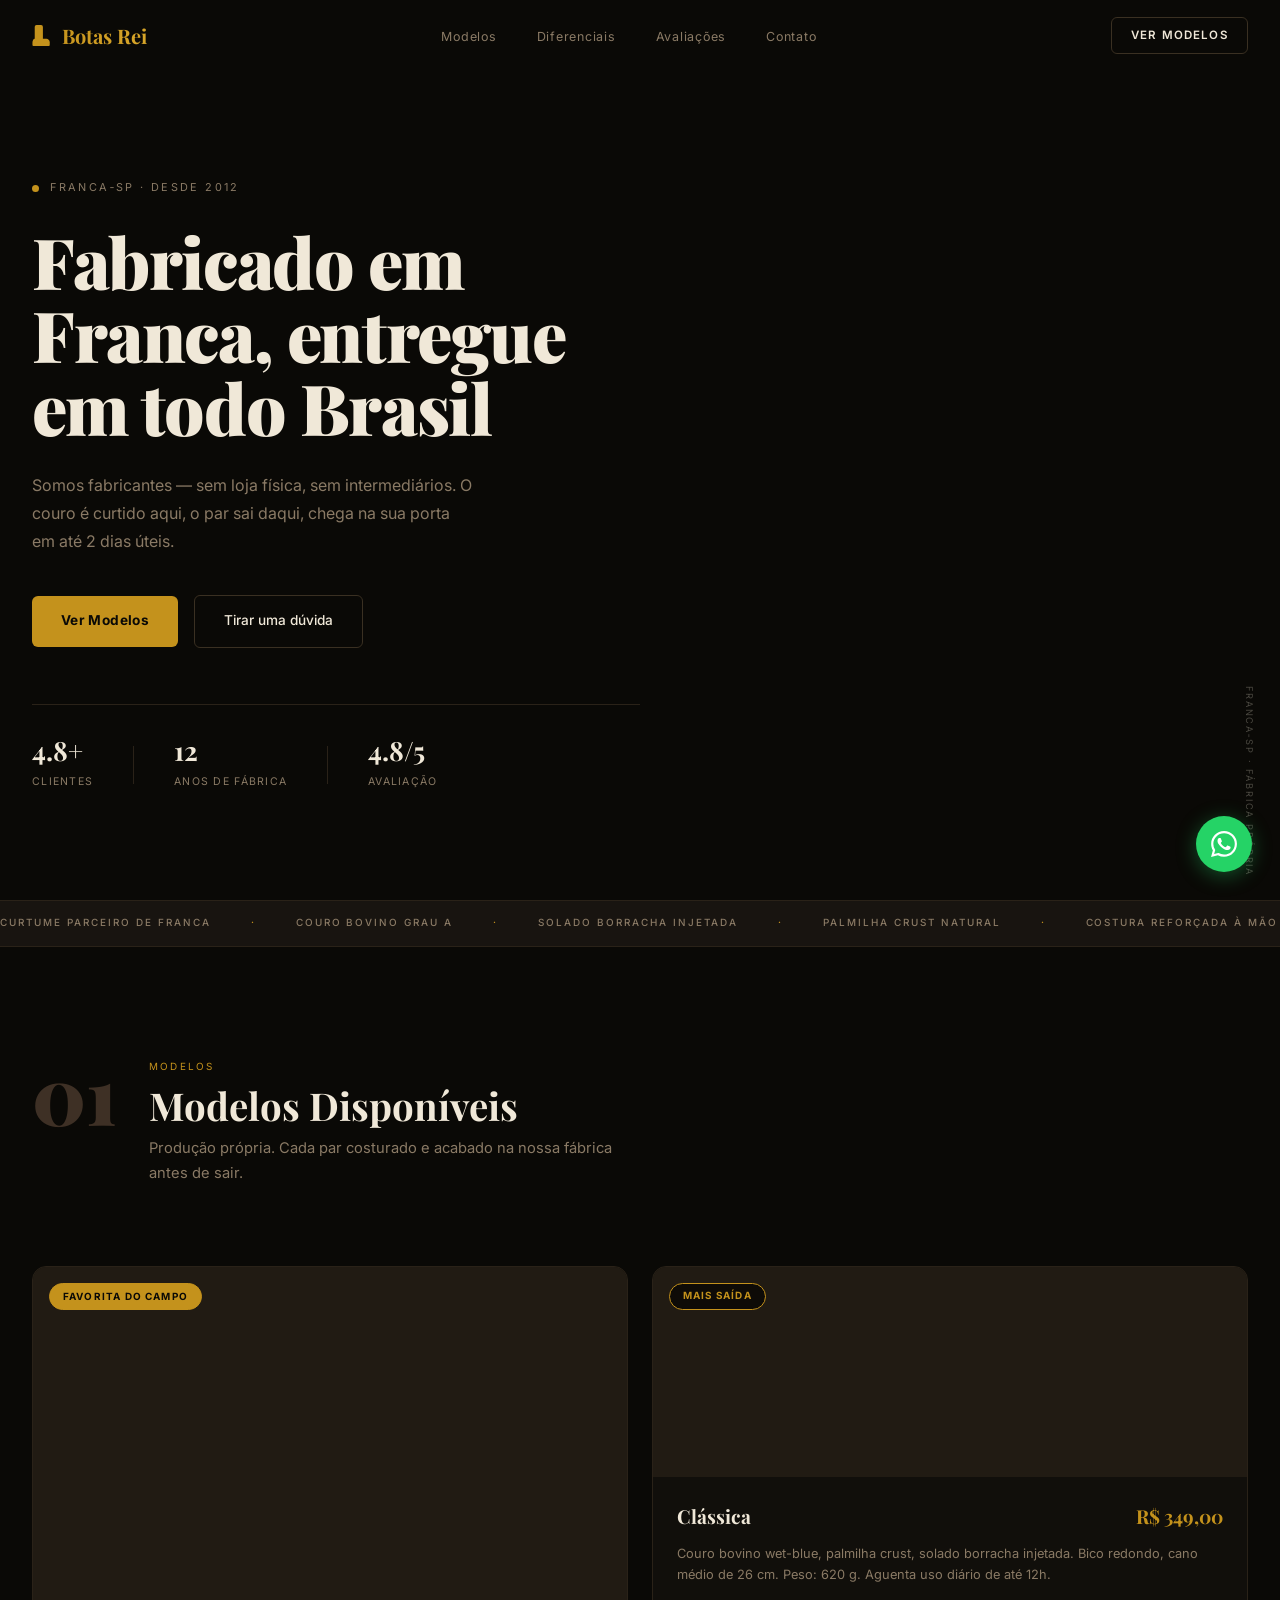
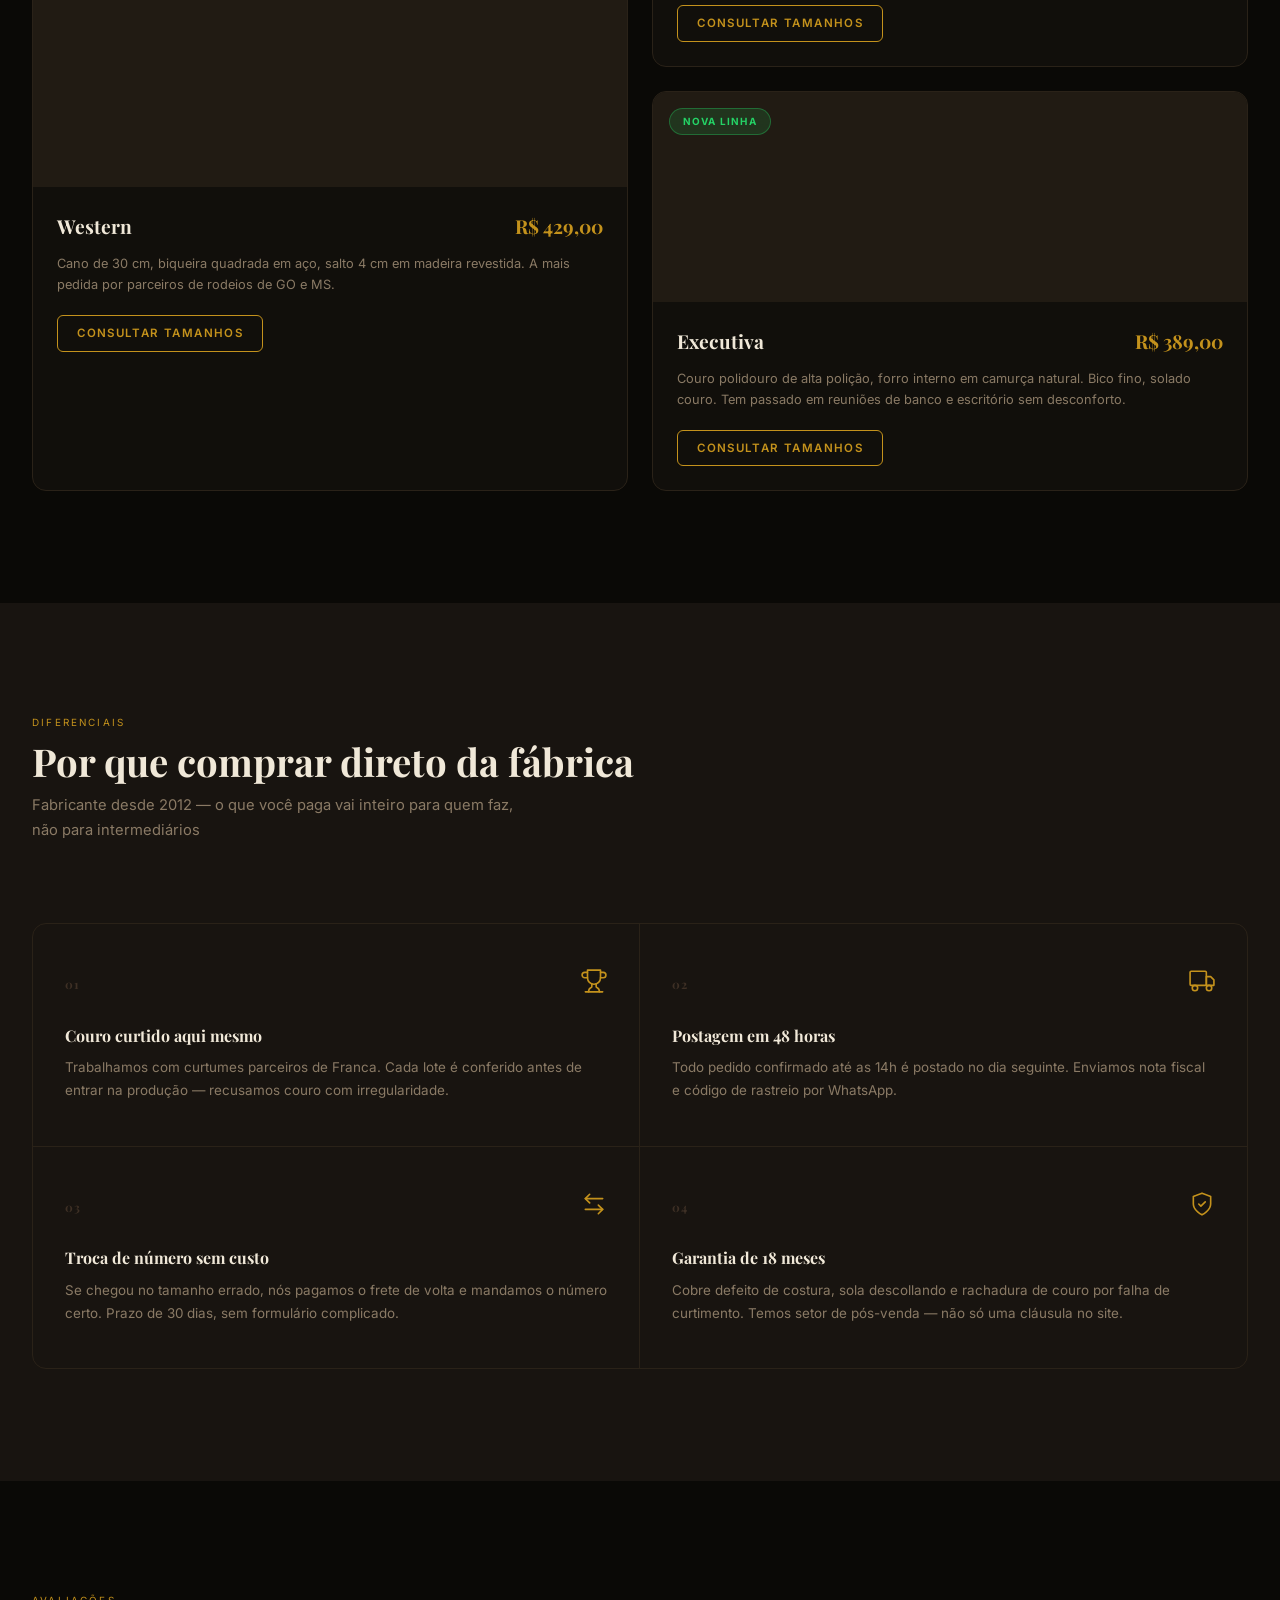
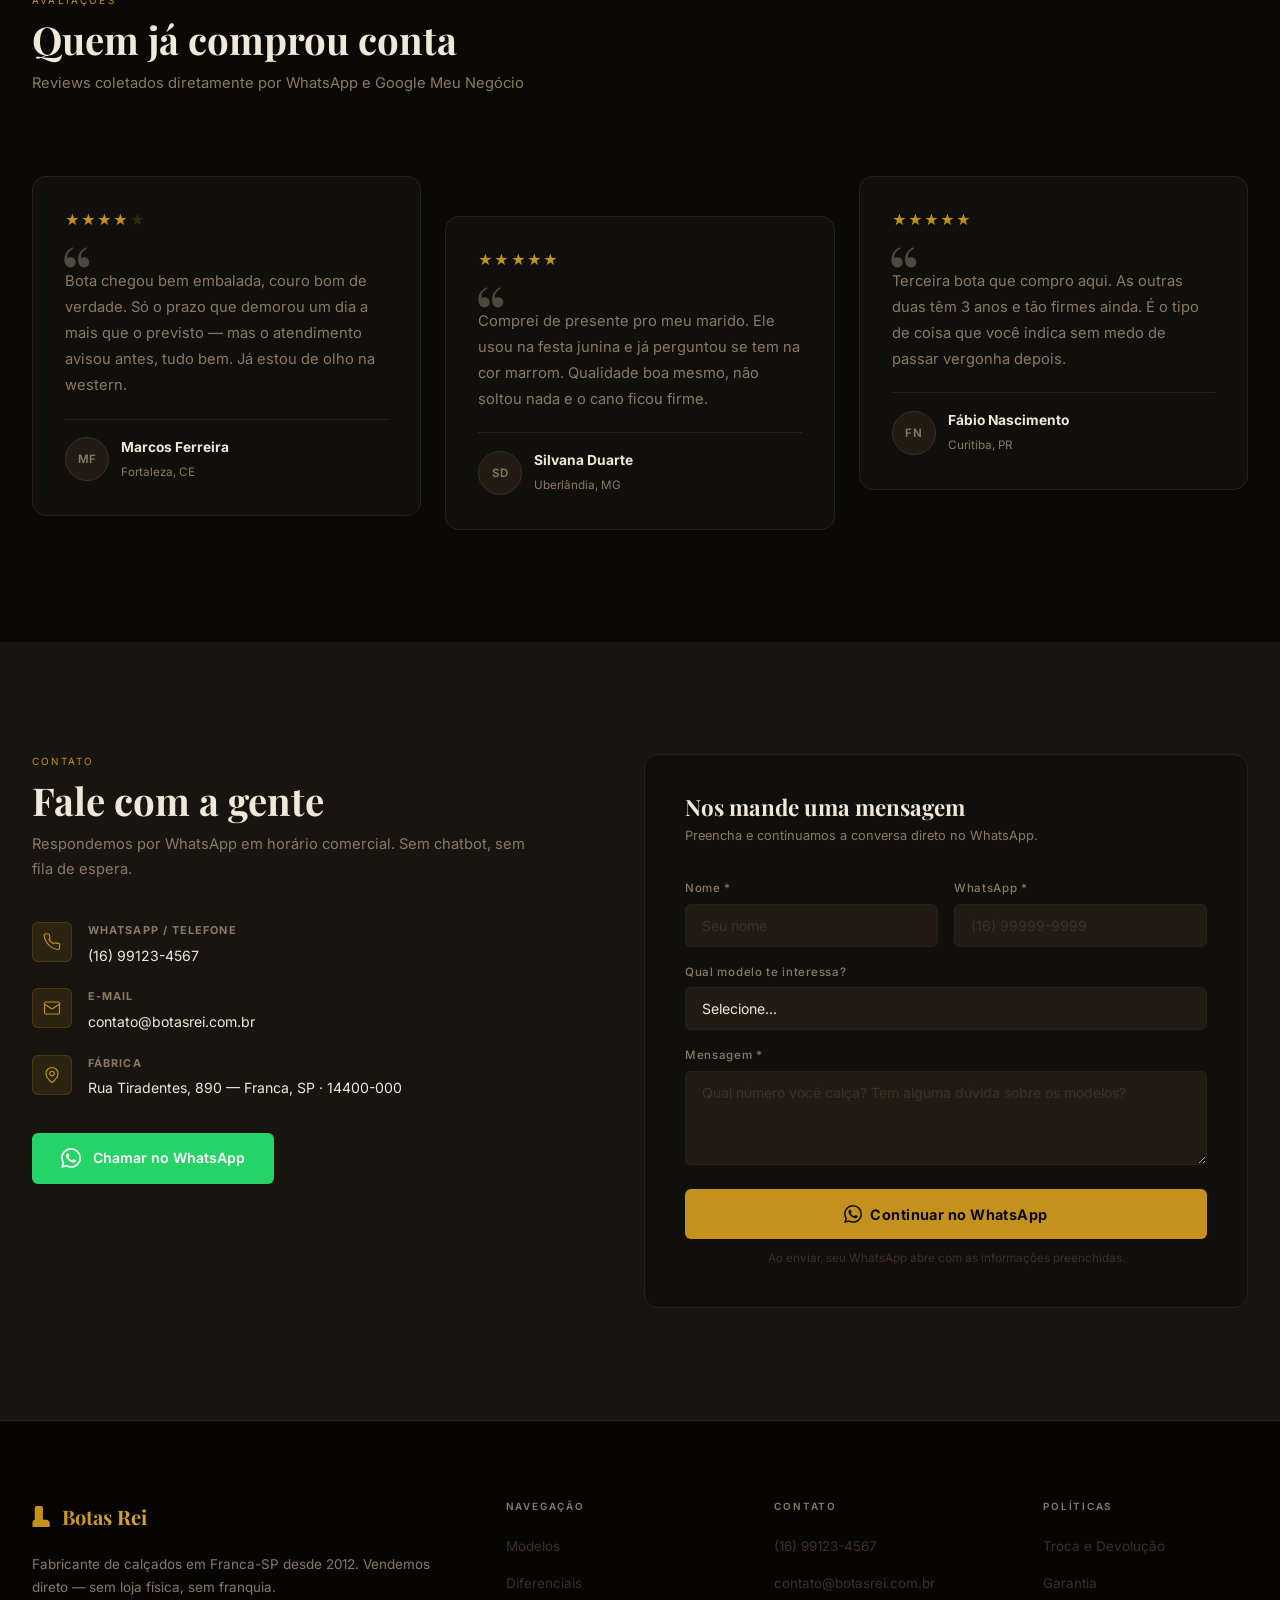
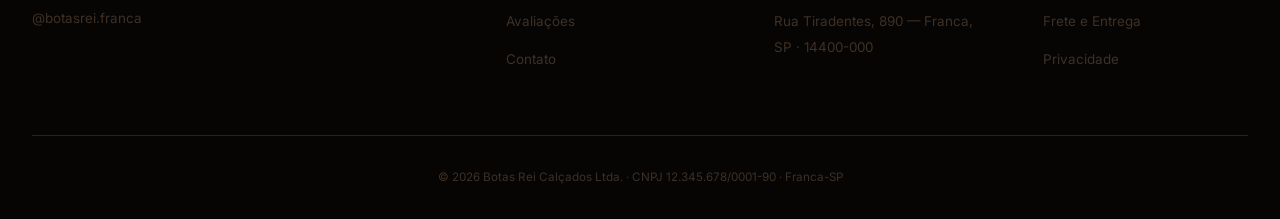
==== commit 46912319: "feat: add SVG favicon Ícone de bota com fundo escuro (#0a0906) e dourado (#c4921c), consistente com " ====
--- a/index.html
+++ b/index.html
@@ -5,6 +5,7 @@
   <meta name="viewport" content="width=device-width, initial-scale=1.0" />
   <meta name="description" content="Botas Rei — Fabricante de botas em Franca-SP desde 2012. Vendemos direto da fábrica. Entrega em 2 dias úteis, troca de numeração grátis." />
   <title data-content="store.name">Botas Rei</title>
+  <link rel="icon" type="image/svg+xml" href="favicon.svg" />
   <link rel="preconnect" href="https://fonts.googleapis.com" />
   <link rel="preconnect" href="https://fonts.gstatic.com" crossorigin />
   <link href="https://fonts.googleapis.com/css2?family=Playfair+Display:ital,wght@0,400;0,700;0,900;1,400;1,700&family=Inter:wght@300;400;500;600&display=swap" rel="stylesheet" />
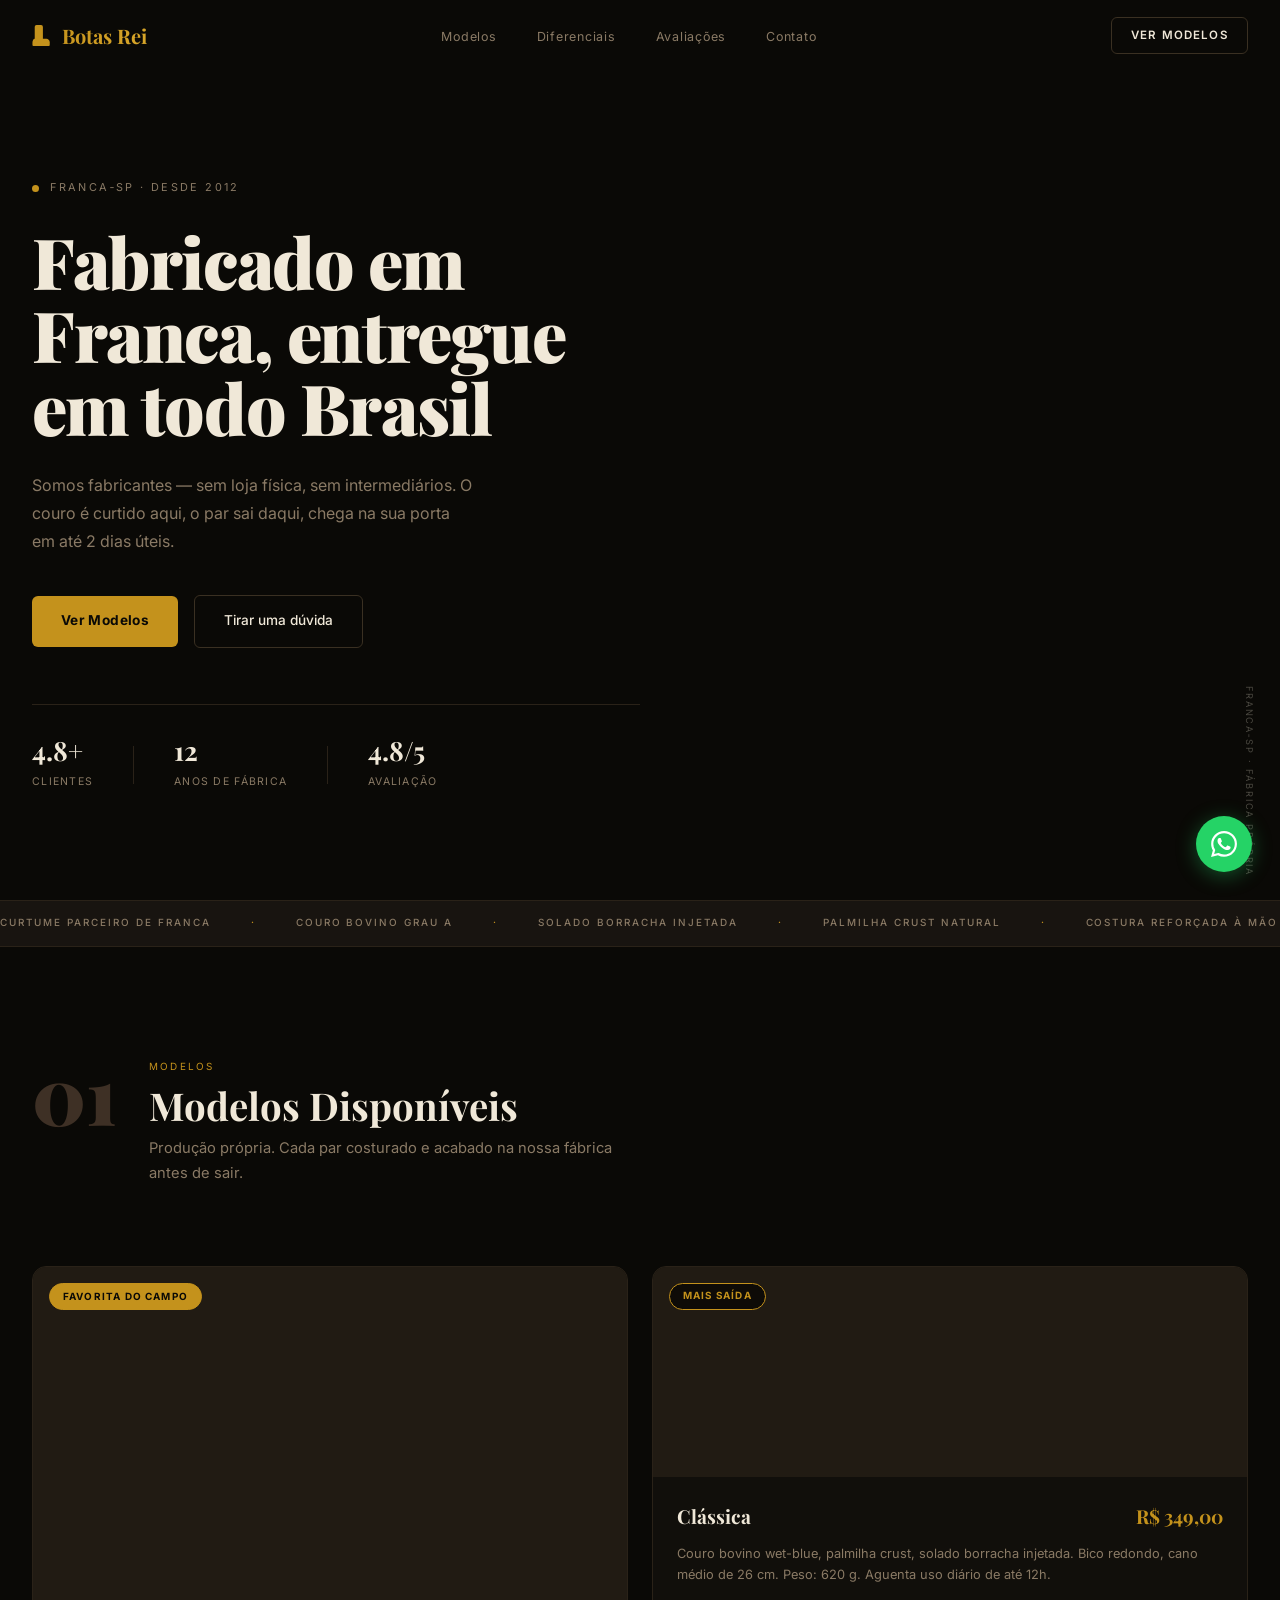
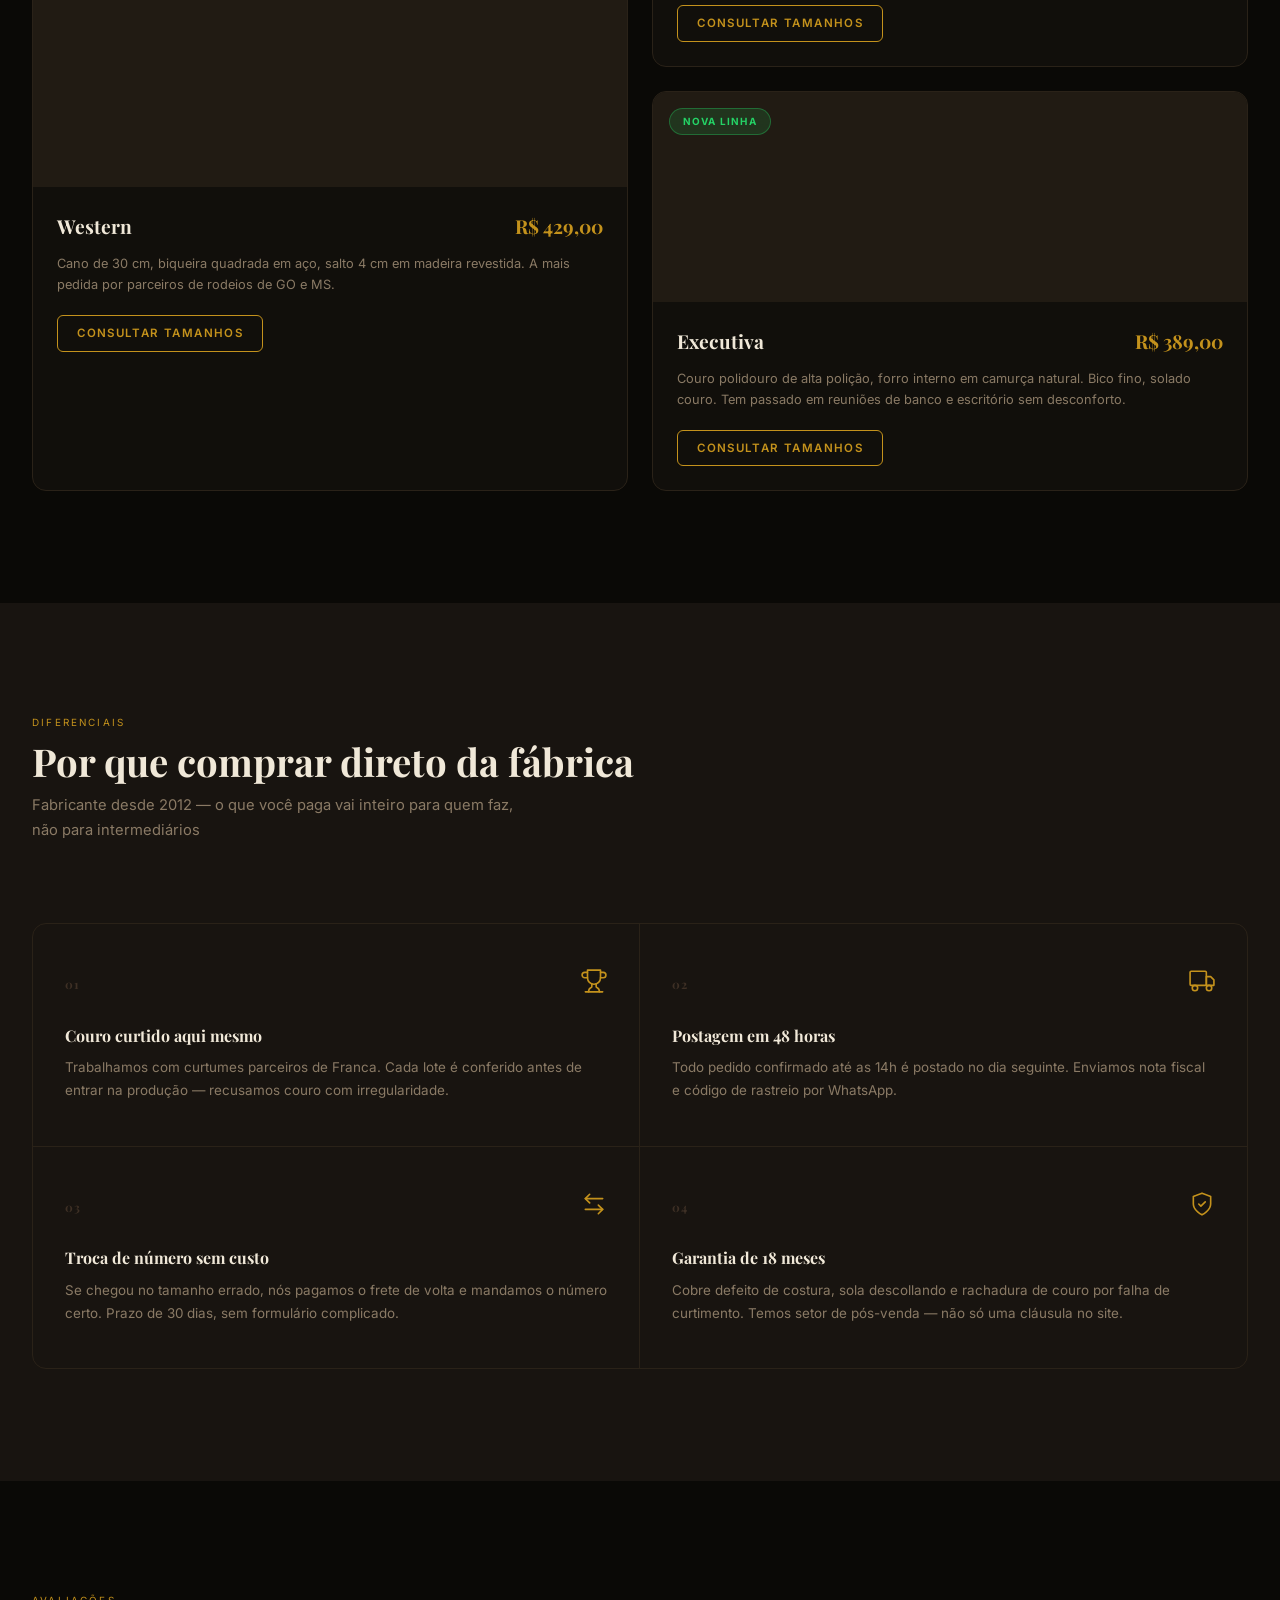
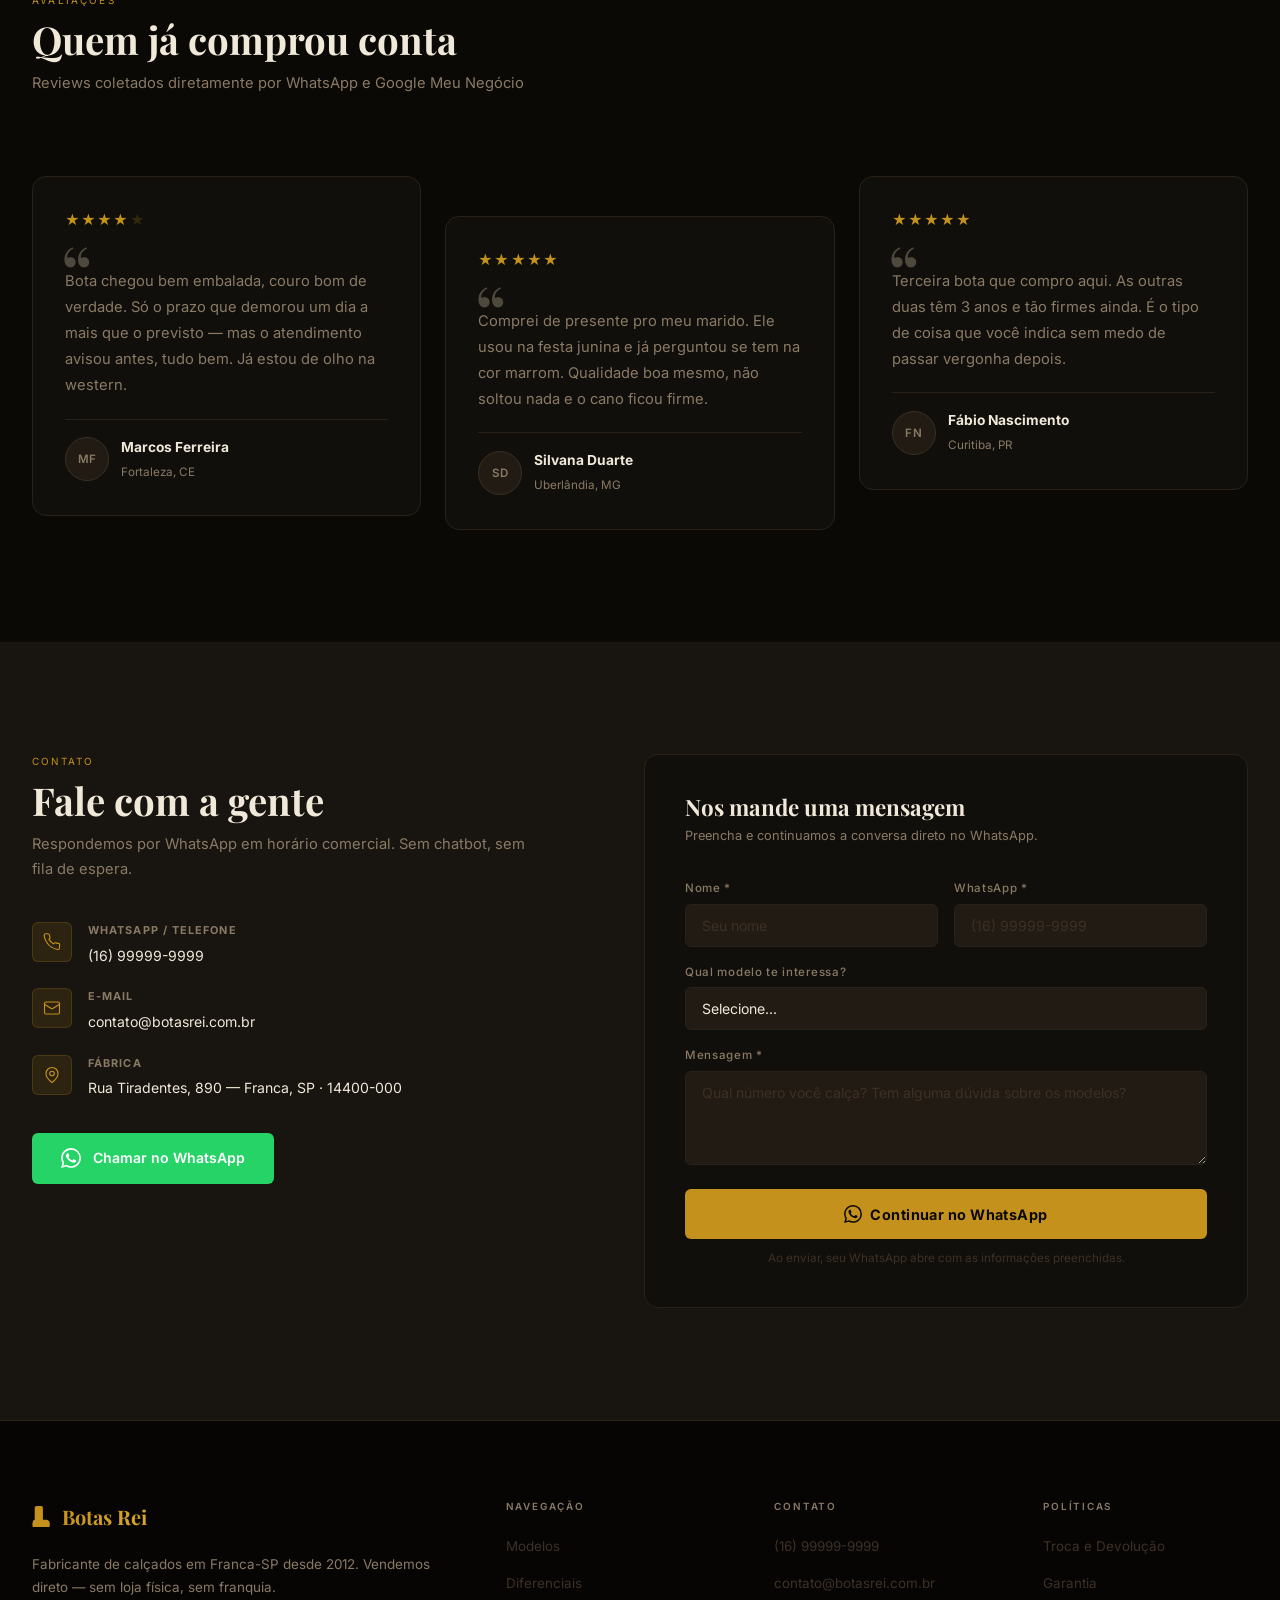
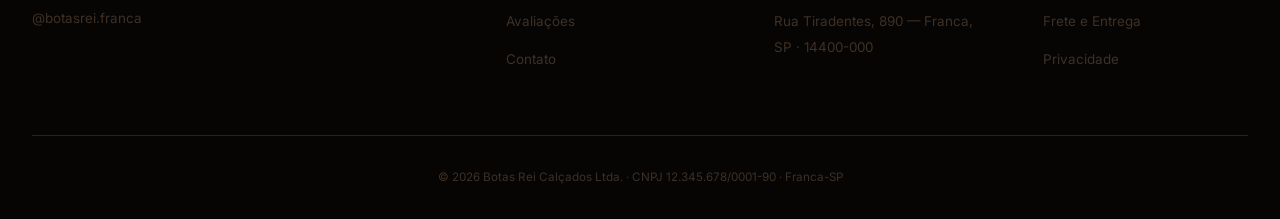
==== commit de5d2ca5: "chore: replace phone numbers with placeholder Substitui (16) 99123-4567 e 5516991234567 por (16) 999" ====
--- a/index.html
+++ b/index.html
@@ -328,7 +328,7 @@
               </div>
               <div>
                 <strong>WhatsApp / Telefone</strong>
-                <a href="tel:+5516991234567" data-content="store.phone">(16) 99123-4567</a>
+                <a href="tel:+5516999999999" data-content="store.phone">(16) 99999-9999</a>
               </div>
             </div>
             <div class="contact-item">
@@ -427,7 +427,7 @@
         <div class="footer-nav-group">
           <h5>Contato</h5>
           <ul>
-            <li><a href="tel:+5516991234567" data-content="store.phone">(16) 99123-4567</a></li>
+            <li><a href="tel:+5516999999999" data-content="store.phone">(16) 99999-9999</a></li>
             <li><a href="mailto:contato@botasrei.com.br" data-content="store.email">contato@botasrei.com.br</a></li>
             <li><span data-content="store.address">Franca-SP · 14400-000</span></li>
           </ul>
